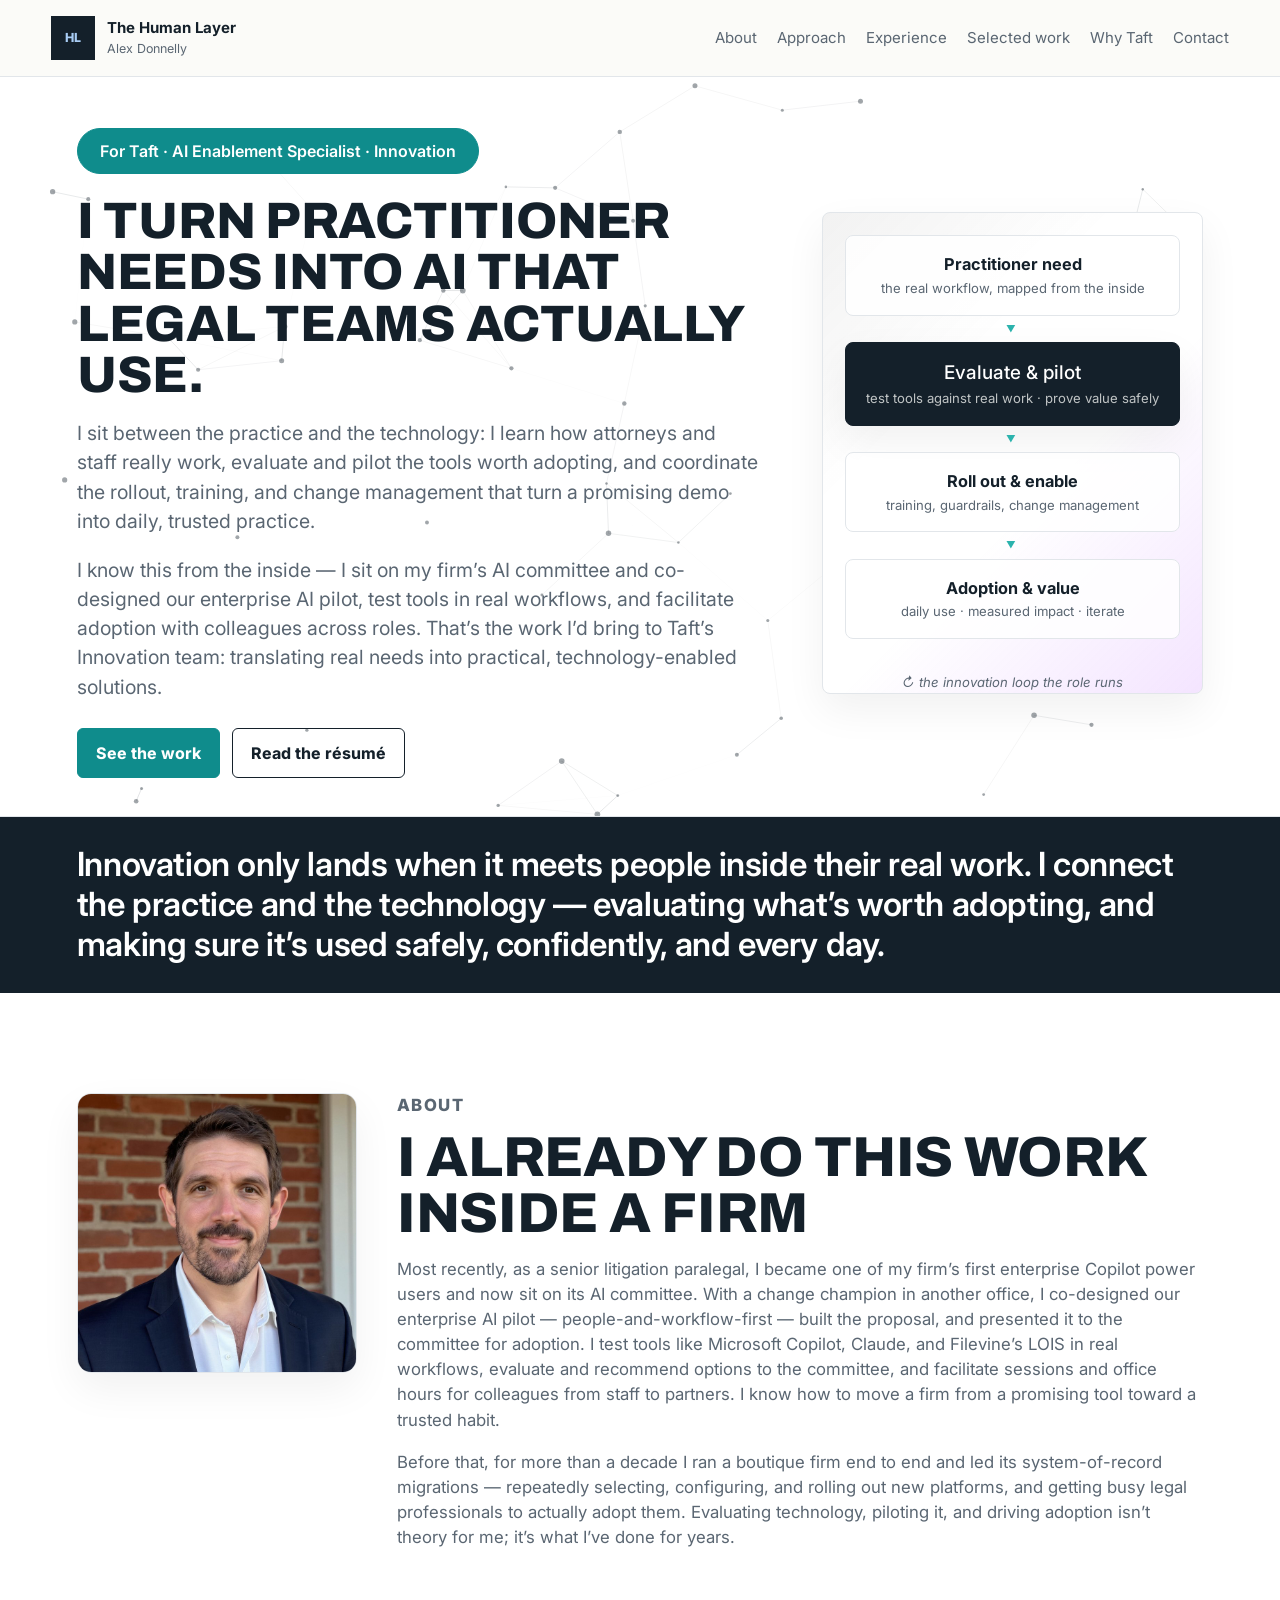
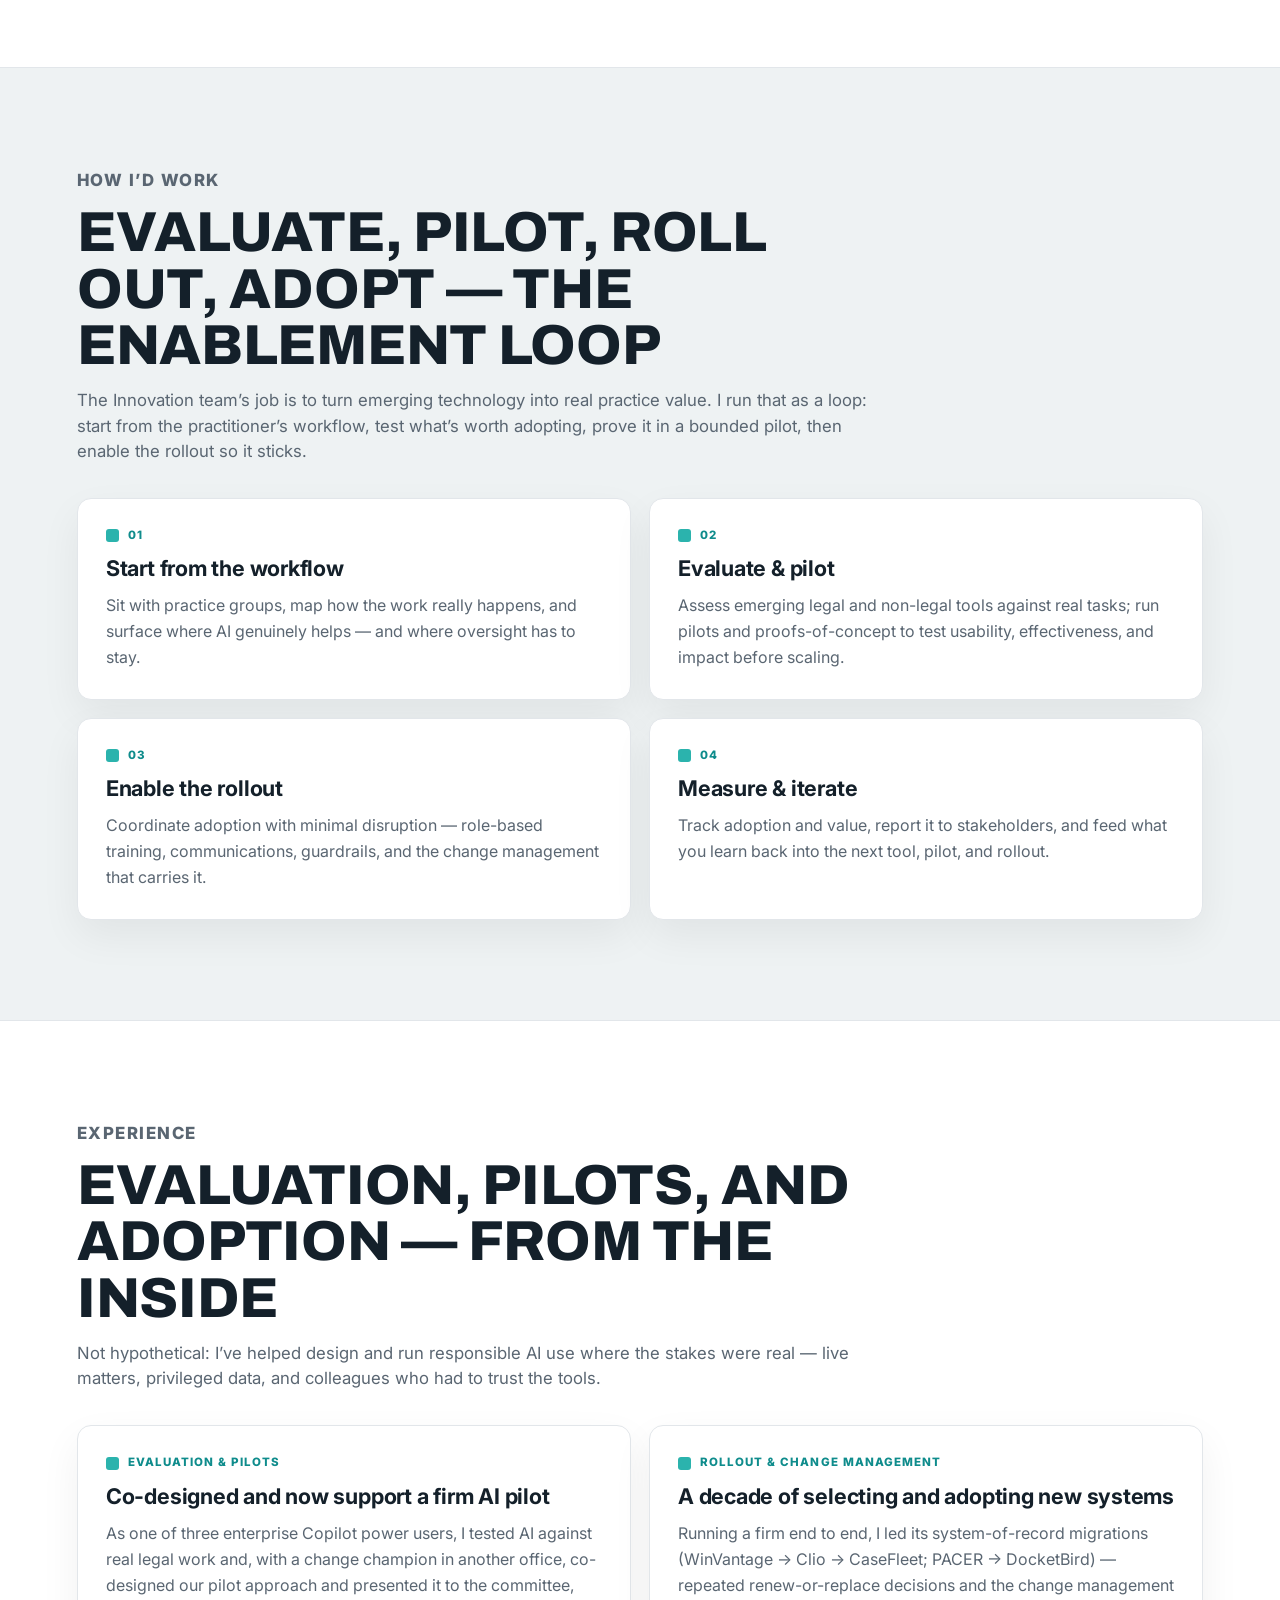
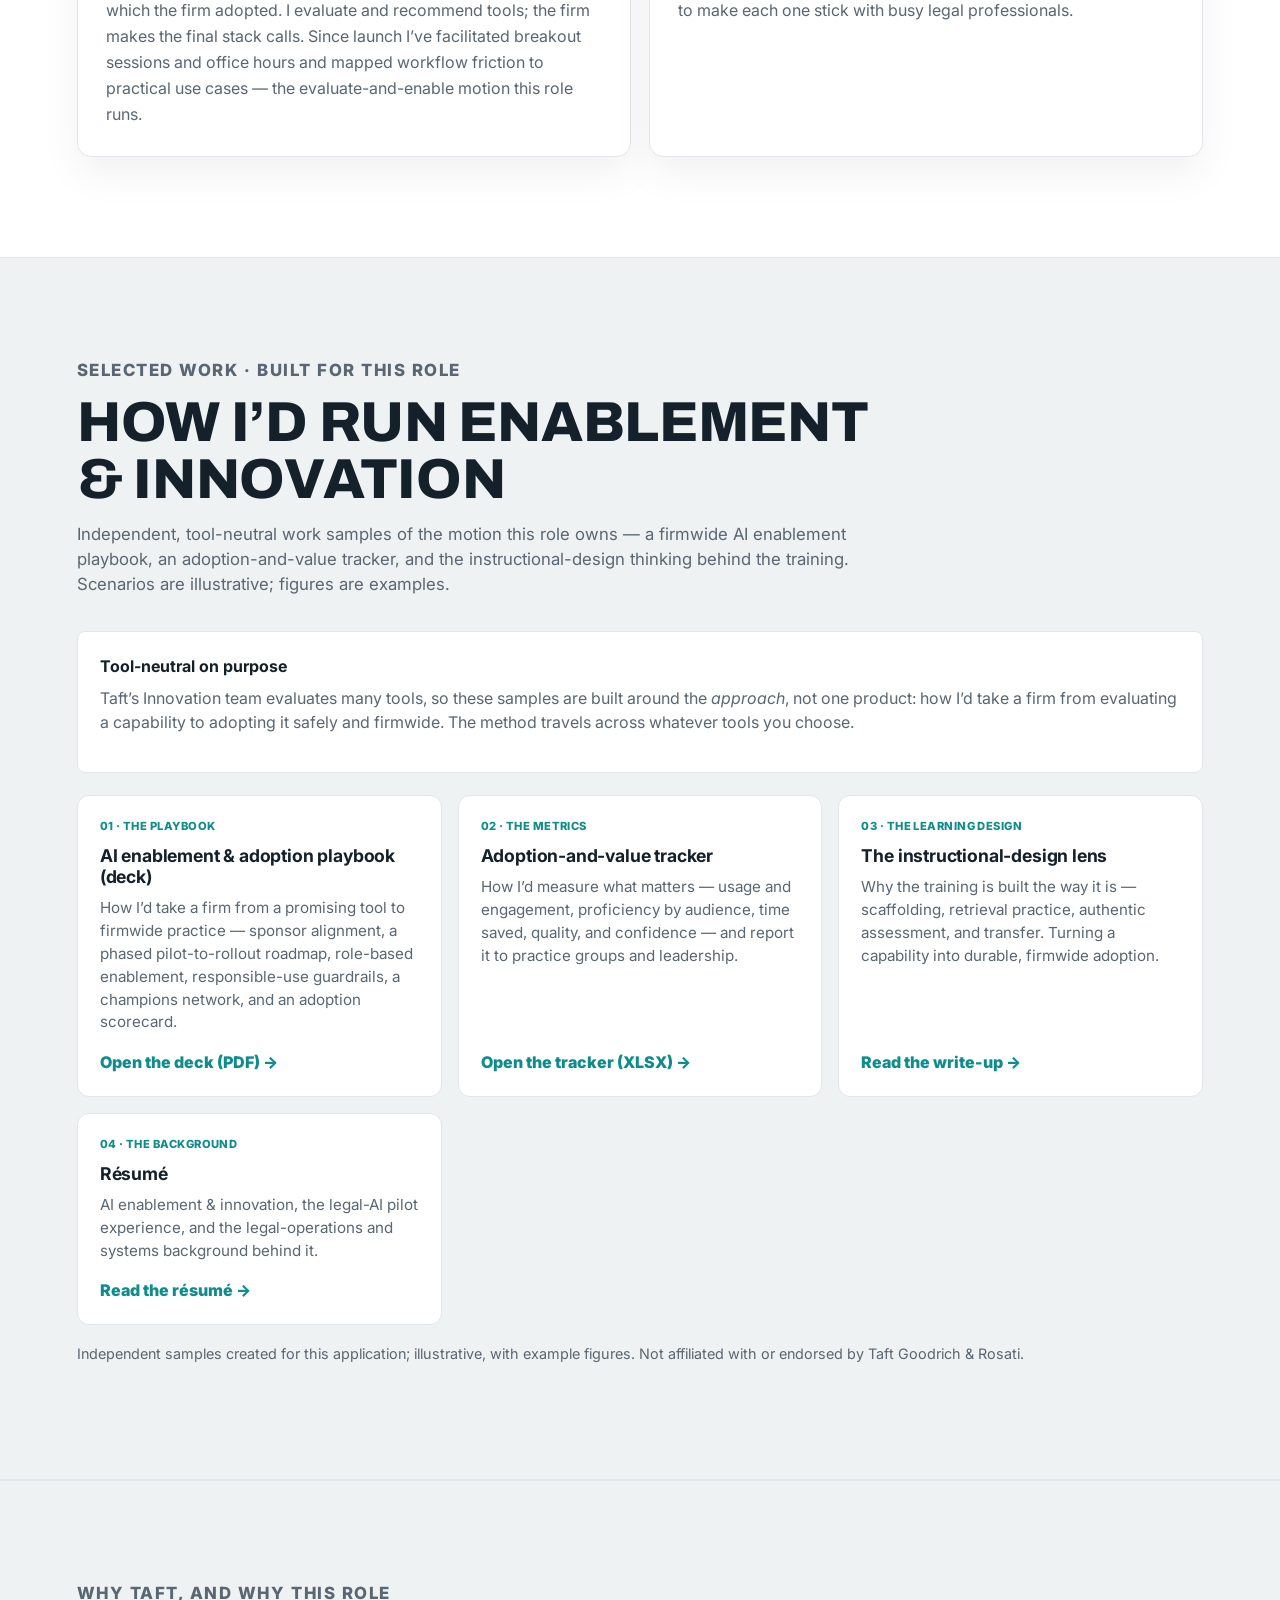
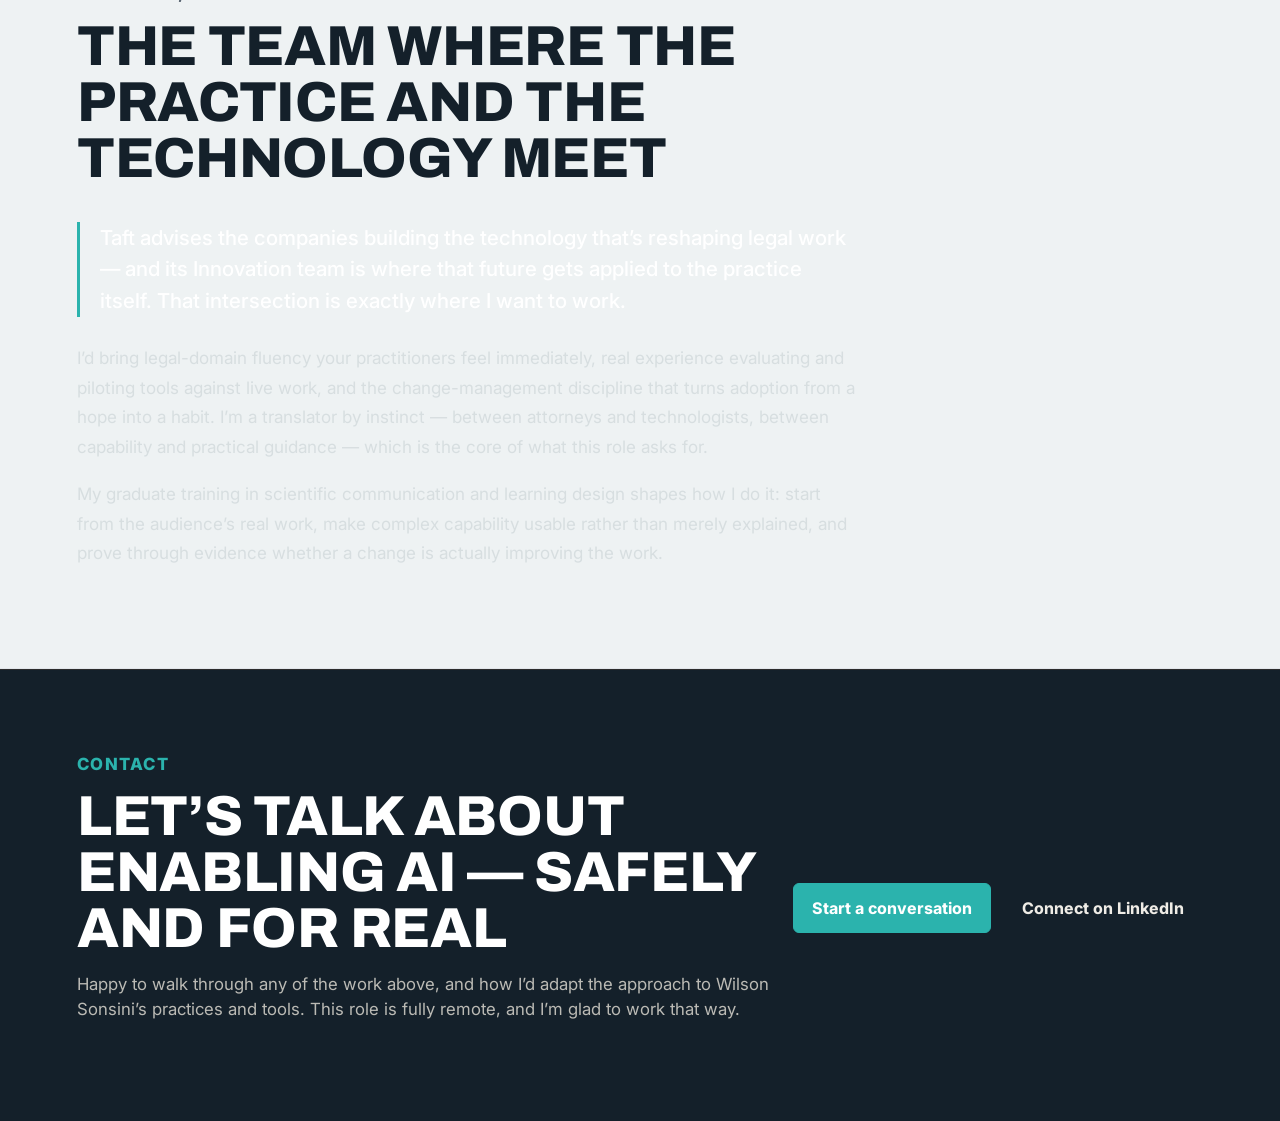
==== index.html @ b807fb9a "Scaffold Taft Legal Technology Analyst package from current design system" ====
<!doctype html>
<html lang="en">
  <head>
    <meta charset="utf-8">
    <meta name="viewport" content="width=device-width, initial-scale=1">
    <title>The Human Layer | Alex Donnelly — AI Enablement &amp; Innovation for Law Firms</title>
    <meta
      name="description"
      content="AI enablement and innovation for law firms: evaluating and piloting emerging tools, translating practitioner needs into technology-enabled solutions, and driving safe, firmwide adoption. Application portfolio for Taft's AI Enablement Specialist role."
    >
    <link rel="icon" href="favicon.svg" type="image/svg+xml">
    <link rel="icon" href="favicon.png" sizes="48x48">
    <link rel="apple-touch-icon" href="apple-touch-icon.png">
    <link rel="preconnect" href="https://fonts.googleapis.com">
    <link rel="preconnect" href="https://fonts.gstatic.com" crossorigin>
    <link href="https://fonts.googleapis.com/css2?family=Archivo:wght@600;700;800&family=Inter:wght@400;500;600;700;800&display=swap" rel="stylesheet">
    <link rel="stylesheet" href="styles.css?v=1">
    <style>
      .why .prose { max-width: 780px; }
      .why .prose p { margin: 0 0 1.05em; color: #d7dee0; font-size: 1.07rem; line-height: 1.72; }
      .why .prose p:last-child { margin-bottom: 0; }
      .why .prose p.lead { color: #ffffff; font-size: 1.28rem; line-height: 1.55; font-weight: 500; border-left: 3px solid var(--brand); padding-left: 20px; margin-bottom: 1.3em; }
      .hero { position: relative; overflow: hidden; }
      .hero > .hero-copy, .hero > .systems-panel { position: relative; z-index: 1; }
      #netbg { position: absolute; inset: 0; width: 100%; height: 100%; z-index: 0; pointer-events: none; }
      .loop-caption { text-align: center; font-size: 0.82rem; color: var(--muted); font-style: italic; margin: 12px 0 0; }
    </style>
  </head>
  <body>
    <header class="site-header">
      <a class="brand" href="#top" aria-label="The Human Layer home">
        <span class="brand-mark" aria-hidden="true">HL</span>
        <span>
          <strong>The Human Layer</strong>
          <small>Alex Donnelly</small>
        </span>
      </a>
      <nav class="nav" aria-label="Primary navigation">
        <a href="#about">About</a>
        <a href="#approach">Approach</a>
        <a href="#experience">Experience</a>
        <a href="#work">Selected work</a>
        <a href="#why">Why Taft</a>
        <a href="#contact">Contact</a>
      </nav>
    </header>

    <main id="top">
      <section class="hero">
        <canvas id="netbg" aria-hidden="true"></canvas>
        <div class="hero-copy">
          <p class="eyebrow">For Taft &middot; AI Enablement Specialist &middot; Innovation</p>
          <h1>I turn practitioner needs into AI that legal teams actually use.</h1>
          <p class="lede">
            I sit between the practice and the technology: I learn how attorneys and staff really work, evaluate
            and pilot the tools worth adopting, and coordinate the rollout, training, and change management that
            turn a promising demo into daily, trusted practice.
          </p>
          <p class="lede">
            I know this from the inside &mdash; I sit on my firm&rsquo;s AI committee and co-designed our
            enterprise AI pilot, test tools in real workflows, and facilitate adoption with colleagues across
            roles. That&rsquo;s the work I&rsquo;d bring to Taft&rsquo;s Innovation team: translating
            real needs into practical, technology-enabled solutions.
          </p>
          <div class="hero-actions" aria-label="Primary actions">
            <a class="button primary" href="#work">See the work</a>
            <a class="button secondary" href="resume.html">Read the r&eacute;sum&eacute;</a>
          </div>
        </div>

        <aside class="systems-panel" aria-label="Diagram: how a practitioner need becomes adopted, technology-enabled practice">
          <div class="stack">
            <div class="stack-layer">
              <strong>Practitioner need</strong>
              <span>the real workflow, mapped from the inside</span>
            </div>
            <div class="stack-flow" aria-hidden="true">&#9660;</div>
            <div class="stack-layer human-layer">
              <strong>Evaluate &amp; pilot</strong>
              <span>test tools against real work &middot; prove value safely</span>
            </div>
            <div class="stack-flow" aria-hidden="true">&#9660;</div>
            <div class="stack-layer">
              <strong>Roll out &amp; enable</strong>
              <span>training, guardrails, change management</span>
            </div>
            <div class="stack-flow" aria-hidden="true">&#9660;</div>
            <div class="stack-layer">
              <strong>Adoption &amp; value</strong>
              <span>daily use &middot; measured impact &middot; iterate</span>
            </div>
          </div>
          <p class="loop-caption">&#8635; the innovation loop the role runs</p>
        </aside>
      </section>

      <section class="thesis-band" aria-label="Positioning statement">
        <p>
          Innovation only lands when it meets people inside their real work. I connect the practice and the
          technology &mdash; evaluating what&rsquo;s worth adopting, and making sure it&rsquo;s used safely,
          confidently, and every day.
        </p>
      </section>

      <section id="about" class="section">
        <div class="about-layout">
          <img class="about-photo" src="headshot.jpg" alt="Portrait of Alex Donnelly" width="280" height="280" loading="lazy">
          <div class="section-heading about-copy">
            <p class="eyebrow">About</p>
            <h2>I already do this work inside a firm</h2>
            <p>
              Most recently, as a senior litigation paralegal, I became one of my firm&rsquo;s first enterprise
              Copilot power users and now sit on its AI committee. With a change champion in another office, I
              co-designed our enterprise AI pilot &mdash; people-and-workflow-first &mdash; built the proposal, and
              presented it to the committee for adoption. I test tools like Microsoft Copilot, Claude, and
              Filevine&rsquo;s LOIS in real workflows, evaluate and recommend options to the committee, and
              facilitate sessions and office hours for colleagues from staff to partners. I know how to move a firm
              from a promising tool toward a trusted habit.
            </p>
            <p>
              Before that, for more than a decade I ran a boutique firm end to end and led its system-of-record
              migrations &mdash; repeatedly selecting, configuring, and rolling out new platforms, and getting busy
              legal professionals to actually adopt them. Evaluating technology, piloting it, and driving adoption
              isn&rsquo;t theory for me; it&rsquo;s what I&rsquo;ve done for years.
            </p>
          </div>
        </div>
      </section>

      <section id="approach" class="section muted">
        <div class="section-heading">
          <p class="eyebrow">How I&rsquo;d work</p>
          <h2>Evaluate, pilot, roll out, adopt &mdash; the enablement loop</h2>
          <p>
            The Innovation team&rsquo;s job is to turn emerging technology into real practice value. I run that as
            a loop: start from the practitioner&rsquo;s workflow, test what&rsquo;s worth adopting, prove it in a
            bounded pilot, then enable the rollout so it sticks.
          </p>
        </div>
        <div class="exp-grid">
          <article class="exp-card">
            <span class="exp-kicker">01</span>
            <h3>Start from the workflow</h3>
            <p>Sit with practice groups, map how the work really happens, and surface where AI genuinely helps
            &mdash; and where oversight has to stay.</p>
          </article>
          <article class="exp-card">
            <span class="exp-kicker">02</span>
            <h3>Evaluate &amp; pilot</h3>
            <p>Assess emerging legal and non-legal tools against real tasks; run pilots and proofs-of-concept to
            test usability, effectiveness, and impact before scaling.</p>
          </article>
          <article class="exp-card">
            <span class="exp-kicker">03</span>
            <h3>Enable the rollout</h3>
            <p>Coordinate adoption with minimal disruption &mdash; role-based training, communications,
            guardrails, and the change management that carries it.</p>
          </article>
          <article class="exp-card">
            <span class="exp-kicker">04</span>
            <h3>Measure &amp; iterate</h3>
            <p>Track adoption and value, report it to stakeholders, and feed what you learn back into the next
            tool, pilot, and rollout.</p>
          </article>
        </div>
      </section>

      <section id="experience" class="section">
        <div class="section-heading">
          <p class="eyebrow">Experience</p>
          <h2>Evaluation, pilots, and adoption &mdash; from the inside</h2>
          <p>
            Not hypothetical: I&rsquo;ve helped design and run responsible AI use where the stakes were real
            &mdash; live matters, privileged data, and colleagues who had to trust the tools.
          </p>
        </div>
        <div class="exp-grid">
          <article class="exp-card">
            <span class="exp-kicker">Evaluation &amp; pilots</span>
            <h3>Co-designed and now support a firm AI pilot</h3>
            <p>
              As one of three enterprise Copilot power users, I tested AI against real legal work and, with a
              change champion in another office, co-designed our pilot approach and presented it to the committee,
              which the firm adopted. I evaluate and recommend tools; the firm makes the final stack calls. Since
              launch I&rsquo;ve facilitated breakout sessions and office hours and mapped workflow friction to
              practical use cases &mdash; the evaluate-and-enable motion this role runs.
            </p>
          </article>
          <article class="exp-card">
            <span class="exp-kicker">Rollout &amp; change management</span>
            <h3>A decade of selecting and adopting new systems</h3>
            <p>
              Running a firm end to end, I led its system-of-record migrations (WinVantage &rarr; Clio &rarr;
              CaseFleet; PACER &rarr; DocketBird) &mdash; repeated renew-or-replace decisions and the change
              management to make each one stick with busy legal professionals.
            </p>
          </article>
        </div>
      </section>

      <section id="work" class="section muted">
        <div class="section-heading">
          <p class="eyebrow">Selected work &middot; built for this role</p>
          <h2>How I&rsquo;d run enablement &amp; innovation</h2>
          <p>
            Independent, tool-neutral work samples of the motion this role owns &mdash; a firmwide AI enablement
            playbook, an adoption-and-value tracker, and the instructional-design thinking behind the training.
            Scenarios are illustrative; figures are examples.
          </p>
        </div>
        <div class="project-preview" role="note">
          <strong>Tool-neutral on purpose</strong>
          <p>
            Taft&rsquo;s Innovation team evaluates many tools, so these samples are built around the
            <em>approach</em>, not one product: how I&rsquo;d take a firm from evaluating a capability to adopting
            it safely and firmwide. The method travels across whatever tools you choose.
          </p>
        </div>
        <div class="suite-block">
          <div class="suite-tiles">
            <a class="suite-tile" href="Taft_AI_Enablement_Playbook.pdf">
              <span class="suite-tag">01 &middot; The playbook</span>
              <h4>AI enablement &amp; adoption playbook (deck)</h4>
              <p>How I&rsquo;d take a firm from a promising tool to firmwide practice &mdash; sponsor alignment, a
              phased pilot-to-rollout roadmap, role-based enablement, responsible-use guardrails, a champions
              network, and an adoption scorecard.</p>
              <span class="suite-action">Open the deck (PDF) <span aria-hidden="true">&rarr;</span></span>
            </a>
            <a class="suite-tile" href="Taft_AI_Adoption_Tracker.xlsx">
              <span class="suite-tag">02 &middot; The metrics</span>
              <h4>Adoption-and-value tracker</h4>
              <p>How I&rsquo;d measure what matters &mdash; usage and engagement, proficiency by audience, time
              saved, quality, and confidence &mdash; and report it to practice groups and leadership.</p>
              <span class="suite-action">Open the tracker (XLSX) <span aria-hidden="true">&rarr;</span></span>
            </a>
            <a class="suite-tile" href="learning-design.html">
              <span class="suite-tag">03 &middot; The learning design</span>
              <h4>The instructional-design lens</h4>
              <p>Why the training is built the way it is &mdash; scaffolding, retrieval practice, authentic
              assessment, and transfer. Turning a capability into durable, firmwide adoption.</p>
              <span class="suite-action">Read the write-up <span aria-hidden="true">&rarr;</span></span>
            </a>
            <a class="suite-tile" href="resume.html">
              <span class="suite-tag">04 &middot; The background</span>
              <h4>R&eacute;sum&eacute;</h4>
              <p>AI enablement &amp; innovation, the legal-AI pilot experience, and the legal-operations and
              systems background behind it.</p>
              <span class="suite-action">Read the r&eacute;sum&eacute; <span aria-hidden="true">&rarr;</span></span>
            </a>
          </div>
          <p class="suite-footnote">
            Independent samples created for this application; illustrative, with example figures. Not affiliated
            with or endorsed by Taft Goodrich &amp; Rosati.
          </p>
        </div>
      </section>

      <section id="why" class="section muted why">
        <div class="section-heading">
          <p class="eyebrow">Why Taft, and why this role</p>
          <h2>The team where the practice and the technology meet</h2>
        </div>
        <div class="prose">
          <p class="lead">
            Taft advises the companies building the technology that&rsquo;s reshaping legal work &mdash;
            and its Innovation team is where that future gets applied to the practice itself. That intersection is
            exactly where I want to work.
          </p>
          <p>
            I&rsquo;d bring legal-domain fluency your practitioners feel immediately, real experience evaluating
            and piloting tools against live work, and the change-management discipline that turns adoption from a
            hope into a habit. I&rsquo;m a translator by instinct &mdash; between attorneys and technologists,
            between capability and practical guidance &mdash; which is the core of what this role asks for.
          </p>
          <p>
            My graduate training in scientific communication and learning design shapes how I do it: start from
            the audience&rsquo;s real work, make complex capability usable rather than merely explained, and prove
            through evidence whether a change is actually improving the work.
          </p>
        </div>
      </section>

      <section id="contact" class="contact-section">
        <div>
          <p class="eyebrow">Contact</p>
          <h2>Let&rsquo;s talk about enabling AI &mdash; safely and for real</h2>
          <p>
            Happy to walk through any of the work above, and how I&rsquo;d adapt the approach to Wilson
            Sonsini&rsquo;s practices and tools. This role is fully remote, and I&rsquo;m glad to work that way.
          </p>
        </div>
        <div class="hero-actions">
          <a class="button primary" href="mailto:a.james.donnelly@gmail.com">Start a conversation</a>
          <a class="button secondary" href="https://www.linkedin.com/in/alexjdonnelly">Connect on LinkedIn</a>
        </div>
      </section>
    </main>

    <script>
      /* Subtle constellation network behind the hero — slate/teal node motif */
      (function () {
        var c = document.getElementById('netbg');
        if (!c || !c.getContext) return;
        var ctx = c.getContext('2d');
        var hero = c.parentElement;
        var reduce = window.matchMedia && window.matchMedia('(prefers-reduced-motion: reduce)').matches;
        var DPR = Math.min(window.devicePixelRatio || 1, 2);
        var W = 0, H = 0, nodes = [], mouse = { x: -9999, y: -9999 }, raf = 0;
        var LINK = 132, MLINK = 175;

        function build() {
          var count = Math.round(Math.min(72, Math.max(26, (W * H) / 17000)));
          nodes = [];
          for (var i = 0; i < count; i++) {
            nodes.push({
              x: Math.random() * W, y: Math.random() * H,
              vx: (Math.random() - 0.5) * 0.26, vy: (Math.random() - 0.5) * 0.26,
              r: 1.2 + Math.random() * 1.7
            });
          }
        }
        function size() {
          var r = hero.getBoundingClientRect();
          W = r.width; H = r.height;
          c.width = W * DPR; c.height = H * DPR;
          ctx.setTransform(DPR, 0, 0, DPR, 0, 0);
          build();
        }
        function frame() {
          ctx.clearRect(0, 0, W, H);
          var i, j, n, a, b, dx, dy, d, al;
          for (i = 0; i < nodes.length; i++) {
            n = nodes[i]; n.x += n.vx; n.y += n.vy;
            if (n.x < 0 || n.x > W) n.vx *= -1;
            if (n.y < 0 || n.y > H) n.vy *= -1;
          }
          for (i = 0; i < nodes.length; i++) {
            for (j = i + 1; j < nodes.length; j++) {
              a = nodes[i]; b = nodes[j]; dx = a.x - b.x; dy = a.y - b.y; d = Math.sqrt(dx * dx + dy * dy);
              if (d < LINK) {
                al = (1 - d / LINK) * 0.13;
                ctx.strokeStyle = 'rgba(20,32,42,' + al + ')'; ctx.lineWidth = 1;
                ctx.beginPath(); ctx.moveTo(a.x, a.y); ctx.lineTo(b.x, b.y); ctx.stroke();
              }
            }
          }
          for (i = 0; i < nodes.length; i++) {
            n = nodes[i]; dx = n.x - mouse.x; dy = n.y - mouse.y; d = Math.sqrt(dx * dx + dy * dy);
            if (d < MLINK) {
              al = (1 - d / MLINK) * 0.5;
              ctx.strokeStyle = 'rgba(15,140,140,' + al + ')'; ctx.lineWidth = 1.1;
              ctx.beginPath(); ctx.moveTo(n.x, n.y); ctx.lineTo(mouse.x, mouse.y); ctx.stroke();
            }
          }
          for (i = 0; i < nodes.length; i++) {
            n = nodes[i];
            ctx.fillStyle = 'rgba(20,32,42,0.40)';
            ctx.beginPath(); ctx.arc(n.x, n.y, n.r, 0, 6.2832); ctx.fill();
          }
          if (!reduce) raf = requestAnimationFrame(frame);
        }
        window.addEventListener('resize', function () { cancelAnimationFrame(raf); size(); if (!reduce) frame(); });
        window.addEventListener('mousemove', function (e) {
          var r = c.getBoundingClientRect(); mouse.x = e.clientX - r.left; mouse.y = e.clientY - r.top;
        });
        window.addEventListener('mouseleave', function () { mouse.x = -9999; mouse.y = -9999; });
        size();
        frame();
      })();
    </script>
  </body>
</html>
---- styles.css ----
:root {
  color-scheme: light;
  --ink: #14202a;
  --muted: #5a6672;
  --line: #e2e6ea;
  --paper: #ffffff;
  --soft: #eef2f3;
  --blue: #0f8c8c;
  --brand: #2bb3ad;
  --green: #0f8c8c;
  --gold: #2bb3ad;
  --rust: #0f8c8c;
  --white: #ffffff;
  --shadow: 0 16px 40px rgba(20, 20, 25, 0.06);
}

* {
  box-sizing: border-box;
}

html {
  scroll-behavior: smooth;
}

body {
  margin: 0;
  background: var(--paper);
  color: var(--ink);
  font-family:
    Inter, ui-sans-serif, system-ui, -apple-system, BlinkMacSystemFont, "Segoe UI", sans-serif;
  line-height: 1.5;
}

a {
  color: inherit;
}

.site-header {
  position: sticky;
  top: 0;
  z-index: 10;
  display: flex;
  align-items: center;
  justify-content: space-between;
  gap: 24px;
  padding: 16px clamp(18px, 4vw, 56px);
  border-bottom: 1px solid var(--line);
  background: rgba(251, 250, 247, 0.82);
  backdrop-filter: blur(16px);
}

.brand {
  display: inline-flex;
  align-items: center;
  gap: 12px;
  min-width: 230px;
  text-decoration: none;
}

.brand-mark {
  display: grid;
  width: 44px;
  height: 44px;
  place-items: center;
  border: 1px solid var(--ink);
  background: var(--ink);
  color: var(--white);
  font-size: 0.78rem;
  font-weight: 800;
}

.brand strong,
.brand small {
  display: block;
}

.brand strong {
  font-size: 0.94rem;
}

.brand small {
  color: var(--muted);
  font-size: 0.78rem;
}

.nav {
  display: flex;
  flex-wrap: wrap;
  justify-content: flex-end;
  gap: 8px 20px;
  color: var(--muted);
  font-size: 0.94rem;
}

.nav a {
  text-decoration: none;
}

.nav a:hover {
  color: var(--ink);
}

.hero {
  display: grid;
  grid-template-columns: minmax(0, 1.25fr) minmax(300px, 0.7fr);
  gap: clamp(28px, 5vw, 64px);
  align-items: center;
  min-height: calc(84svh - 78px);
  padding: clamp(30px, 4vw, 52px) clamp(18px, 6vw, 80px) clamp(22px, 3vw, 38px);
  border-bottom: 1px solid var(--line);
}

.eyebrow {
  margin: 0 0 12px;
  color: var(--blue);
  font-size: 0.78rem;
  font-weight: 800;
  letter-spacing: 0.09em;
  text-transform: uppercase;
}

/* Hero tag styled as a bordered pill, like Eve's */
.hero .eyebrow {
  display: inline-block;
  margin-bottom: 22px;
  padding: 10px 22px;
  border: 1px solid var(--blue);
  border-radius: 999px;
  background: var(--blue);
  color: var(--white);
  font-size: 1rem;
  font-weight: 600;
  letter-spacing: 0;
  text-transform: none;
}

h1,
h2,
h3,
h4,
p {
  margin-top: 0;
}

h1 {
  max-width: 910px;
  margin-bottom: 18px;
  font-family: Inter, ui-sans-serif, system-ui, -apple-system, "Segoe UI", sans-serif;
  font-size: clamp(2.7rem, 4vw, 4.35rem);
  font-weight: 750;
  letter-spacing: -0.022em;
  line-height: 1.02;
}

.lede {
  max-width: 760px;
  color: var(--muted);
  font-size: clamp(1.04rem, 1.55vw, 1.22rem);
}

.hero-actions {
  display: flex;
  flex-wrap: wrap;
  gap: 12px;
  margin-top: 26px;
}

.button {
  display: inline-flex;
  align-items: center;
  justify-content: center;
  min-height: 44px;
  padding: 12px 18px;
  border: 1px solid var(--ink);
  border-radius: 6px;
  font-weight: 750;
  text-decoration: none;
}

.button.primary {
  background: var(--blue);
  border-color: var(--blue);
  color: var(--white);
}

.button.secondary {
  background: transparent;
}

.systems-panel {
  border: 1px solid var(--line);
  border-radius: 8px;
  background:
    linear-gradient(135deg, rgba(31, 29, 26, 0.06), transparent 34%),
    linear-gradient(315deg, rgba(185, 90, 255, 0.16), transparent 42%),
    var(--white);
  box-shadow: var(--shadow);
  overflow: hidden;
}

.panel-head,
.legend {
  display: flex;
  align-items: center;
  justify-content: space-between;
  gap: 16px;
  padding: 16px;
  color: var(--muted);
  font-size: 0.84rem;
}

.panel-head {
  border-bottom: 1px solid var(--line);
}

.status-dot {
  color: var(--green);
  font-weight: 800;
}

.workflow-grid {
  display: grid;
  grid-template-columns: repeat(2, minmax(0, 1fr));
  gap: 12px;
  padding: 18px;
}

.workflow-node {
  position: relative;
  display: grid;
  min-height: 76px;
  place-items: center;
  border: 1px solid var(--line);
  border-radius: 8px;
  background: rgba(255, 255, 255, 0.82);
  font-weight: 800;
}

.workflow-node::after {
  content: "";
  position: absolute;
  right: -7px;
  bottom: -7px;
  width: 18px;
  height: 18px;
  border-radius: 50%;
  background: var(--blue);
}

.workflow-node.human::after {
  background: var(--gold);
}

.legend {
  border-top: 1px solid var(--line);
}

.legend span {
  display: inline-flex;
  align-items: center;
  gap: 8px;
}

.legend i {
  width: 10px;
  height: 10px;
  border-radius: 50%;
}

.human-key {
  background: var(--gold);
}

.ai-key {
  background: var(--blue);
}

.thesis-band {
  padding: 28px clamp(18px, 6vw, 80px);
  background: var(--ink);
  color: var(--white);
}

.thesis-band p {
  max-width: 1180px;
  margin: 0 auto;
  font-family: Inter, ui-sans-serif, system-ui, -apple-system, "Segoe UI", sans-serif;
  font-size: clamp(1.35rem, 2.6vw, 2.35rem);
  font-weight: 600;
  letter-spacing: -0.012em;
  line-height: 1.2;
}

.section {
  padding: clamp(58px, 8vw, 100px) clamp(18px, 6vw, 80px);
}

.section.muted {
  background: var(--soft);
  border-block: 1px solid var(--line);
}

.section-heading {
  max-width: 820px;
  margin-bottom: 34px;
}

.section-heading h2,
.contact-section h2 {
  margin-bottom: 14px;
  font-family: Inter, ui-sans-serif, system-ui, -apple-system, "Segoe UI", sans-serif;
  font-size: clamp(2rem, 4.4vw, 4.2rem);
  font-weight: 700;
  letter-spacing: -0.018em;
  line-height: 1.03;
}

.section-heading p,
.contact-section p {
  color: var(--muted);
  font-size: 1.05rem;
}

.blueprint-layout {
  display: grid;
  grid-template-columns: minmax(280px, 0.72fr) minmax(0, 1.28fr);
  gap: 18px;
}

.blueprint-stage,
.project-card,
.project-preview,
.writing-list article {
  border: 1px solid var(--line);
  border-radius: 8px;
  background: var(--white);
}

.blueprint-stage {
  padding: 22px;
}

.blueprint-stage.emphasized {
  background: #f8faf7;
}

.stage-header {
  margin-bottom: 22px;
}

.stage-header h3 {
  margin-bottom: 4px;
  font-size: 1.24rem;
}

.stage-header p {
  color: var(--muted);
}

.timeline {
  margin: 0;
  padding: 0;
  list-style: none;
  counter-reset: workflow;
  display: flex;
  flex-direction: column;
  gap: 12px;
}

.timeline li {
  counter-increment: workflow;
  position: relative;
  padding-left: 46px;
  min-height: 34px;
  color: var(--muted);
}

.timeline li::before {
  content: counter(workflow, decimal-leading-zero);
  position: absolute;
  left: 0;
  top: 0;
  box-sizing: border-box;
  width: 34px;
  height: 34px;
  display: flex;
  align-items: center;
  justify-content: center;
  border: 1px solid var(--line);
  border-radius: 50%;
  color: var(--ink);
  font-size: 0.72rem;
  font-weight: 850;
}

.enablement-cards,
.project-grid,
.writing-list {
  display: grid;
  grid-template-columns: repeat(2, minmax(0, 1fr));
  gap: 14px;
}

.enablement-cards article {
  min-height: 170px;
  padding: 18px;
  border: 1px solid var(--line);
  border-radius: 8px;
  background: var(--white);
}

.enablement-cards span,
.writing-list span {
  color: var(--muted);
  font-size: 0.76rem;
  font-weight: 850;
}

.enablement-cards h4,
.writing-list h3,
.project-card h3 {
  margin: 8px 0 8px;
  line-height: 1.16;
}

.enablement-cards p,
.writing-list p,
.project-card p,
.project-preview p {
  color: var(--muted);
}

.project-grid {
  grid-template-columns: repeat(3, minmax(0, 1fr));
}

.project-card {
  display: flex;
  min-height: 250px;
  flex-direction: column;
  padding: 22px;
}

.text-button {
  align-self: flex-start;
  margin-top: auto;
  padding: 0;
  border: 0;
  background: none;
  color: var(--blue);
  cursor: pointer;
  font: inherit;
  font-weight: 850;
}

.text-button:hover {
  text-decoration: underline;
}

.project-preview {
  margin-top: 16px;
  padding: 22px;
}

.project-preview strong {
  display: block;
  margin-bottom: 8px;
}

.writing-list article {
  padding: 22px;
}

.writing-list {
  grid-template-columns: repeat(2, minmax(0, 1fr));
}

.contact-section {
  display: grid;
  grid-template-columns: minmax(0, 1fr) auto;
  gap: 24px;
  align-items: center;
  padding: clamp(48px, 7vw, 82px) clamp(18px, 6vw, 80px);
  background: var(--white);
  border-top: 1px solid var(--line);
}

.contact-section > div {
  max-width: 850px;
}

@media (max-width: 920px) {
  .site-header,
  .contact-section {
    align-items: flex-start;
    flex-direction: column;
  }

  .hero,
  .blueprint-layout,
  .project-grid,
  .writing-list {
    grid-template-columns: 1fr;
  }

  .hero {
    min-height: auto;
  }

  .contact-section {
    display: flex;
  }
}

@media (max-width: 620px) {
  .site-header {
    position: static;
  }

  .brand {
    min-width: 0;
  }

  .nav {
    justify-content: flex-start;
  }

  .enablement-cards {
    grid-template-columns: 1fr;
  }

  .systems-panel {
    display: none;
  }

  .hero {
    padding-top: 32px;
    padding-bottom: 28px;
  }

  h1 {
    font-size: clamp(2.35rem, 11vw, 3rem);
    line-height: 1.03;
  }

  .panel-head,
  .legend {
    align-items: flex-start;
    flex-direction: column;
  }
}

.about-layout {
  display: grid;
  grid-template-columns: 280px 1fr;
  gap: 2.5rem;
  align-items: start;
}

.about-photo {
  width: 100%;
  height: auto;
  border-radius: 14px;
  box-shadow: var(--shadow);
  border: 1px solid var(--line);
}

.about-copy {
  margin: 0;
}

@media (max-width: 920px) {
  .about-layout {
    grid-template-columns: 1fr;
  }

  .about-photo {
    max-width: 240px;
  }
}

/* ===== Evaluation case study ===== */
.records-list,
.findings-list {
  display: grid;
  gap: 14px;
  max-width: 880px;
}

.record {
  padding: 16px 20px;
  border: 1px solid var(--line);
  border-radius: 8px;
  background: var(--white);
}

.record header {
  display: flex;
  align-items: baseline;
  gap: 10px;
  margin-bottom: 6px;
  color: var(--muted);
  font-size: 0.85rem;
  font-weight: 700;
}

.record-id {
  display: inline-grid;
  min-width: 34px;
  padding: 2px 6px;
  place-items: center;
  border-radius: 6px;
  background: var(--ink);
  color: var(--white);
  font-size: 0.74rem;
  font-weight: 850;
}

.record p {
  margin: 0;
  font-family: Inter, ui-sans-serif, system-ui, -apple-system, "Segoe UI", sans-serif;
  font-size: 0.98rem;
}

.ai-chronology {
  display: grid;
  gap: 12px;
  max-width: 880px;
  margin: 0;
  padding: 0;
  list-style: none;
}

.ai-chronology li {
  position: relative;
  padding: 14px 18px;
  border: 1px solid var(--rust);
  border-left-width: 5px;
  border-radius: 8px;
  background: #fdf6f3;
}

.ai-chronology li.ok {
  border-color: var(--line);
  border-left-color: var(--green);
  background: var(--white);
}

.chrono-date {
  color: var(--muted);
  font-size: 0.8rem;
  font-weight: 850;
  letter-spacing: 0.04em;
  text-transform: uppercase;
}

.ai-chronology .flag {
  position: absolute;
  top: 12px;
  right: 14px;
  color: var(--rust);
  font-size: 0.8rem;
  font-weight: 850;
}

.ai-chronology p {
  margin: 6px 0 0;
}

.finding {
  padding: 20px 22px;
  border: 1px solid var(--line);
  border-radius: 8px;
  background: var(--white);
}

.finding h3 {
  display: flex;
  align-items: center;
  gap: 10px;
  margin-bottom: 10px;
}

.finding h3 span {
  display: inline-grid;
  min-width: 36px;
  padding: 3px 8px;
  place-items: center;
  border-radius: 6px;
  background: var(--rust);
  color: var(--white);
  font-size: 0.78rem;
  font-weight: 850;
}

.finding .vs {
  padding: 10px 14px;
  border-left: 3px solid var(--line);
  background: var(--soft);
  border-radius: 0 6px 6px 0;
  font-size: 0.95rem;
}

.finding .catch {
  margin-bottom: 0;
  color: var(--blue);
}

.rubric {
  width: 100%;
  max-width: 880px;
  border-collapse: collapse;
  background: var(--white);
}

.rubric th,
.rubric td {
  padding: 12px 14px;
  border: 1px solid var(--line);
  text-align: left;
}

.rubric th {
  background: var(--soft);
  font-size: 0.85rem;
  letter-spacing: 0.04em;
  text-transform: uppercase;
}

.rubric td:last-child {
  font-weight: 850;
  white-space: nowrap;
}

a.text-button {
  text-decoration: none;
}

a.text-button:hover {
  text-decoration: underline;
}

.post-body {
  max-width: 740px;
}

.post-body p {
  margin-bottom: 1.2em;
  font-size: 1.05rem;
  line-height: 1.65;
}

.writing-list h3 a {
  text-decoration: none;
}

.writing-list h3 a:hover {
  text-decoration: underline;
}

/* Hero stack diagram: The Human Layer */
.stack {
  display: grid;
  gap: 6px;
  padding: 22px;
}

.stack-layer {
  display: grid;
  gap: 2px;
  padding: 16px 18px;
  border: 1px solid var(--line);
  border-radius: 8px;
  background: rgba(255, 255, 255, 0.85);
  text-align: center;
}

.stack-layer strong {
  font-size: 1.02rem;
}

.stack-layer span {
  color: var(--muted);
  font-size: 0.82rem;
}

.stack-layer.human-layer {
  border-color: var(--ink);
  background: var(--ink);
  box-shadow: var(--shadow);
}

.stack-layer.human-layer strong {
  color: var(--white);
  font-family: Inter, ui-sans-serif, system-ui, -apple-system, "Segoe UI", sans-serif;
  font-size: 1.18rem;
  font-weight: 500;
}

.stack-layer.human-layer span {
  color: rgba(251, 252, 250, 0.75);
}

.stack-flow {
  color: var(--gold);
  font-size: 0.6rem;
  letter-spacing: 0.4em;
  text-align: center;
}

.project-grid.single {
  grid-template-columns: 1fr;
  max-width: 780px;
}

.project-grid.single .project-card {
  min-height: 0;
  gap: 6px;
}

.blueprint-cta {
  max-width: 780px;
}

.blueprint-cta a {
  color: var(--blue);
  font-weight: 750;
}

/* Workflow inventory table: balance column widths */
.rubric.inventory {
  table-layout: fixed;
}

.rubric.inventory th:nth-child(1) { width: 16%; }
.rubric.inventory th:nth-child(2) { width: 32%; }
.rubric.inventory th:nth-child(3) { width: 27%; }
.rubric.inventory th:nth-child(4) { width: 25%; }

.rubric.inventory td:last-child {
  font-weight: 400;
  white-space: normal;
}

/* Triage job-aid table: balanced 3-column layout */
.rubric.triage {
  table-layout: fixed;
}

.rubric.triage th,
.rubric.triage td {
  vertical-align: top;
  word-wrap: break-word;
  overflow-wrap: break-word;
}

.rubric.triage th:nth-child(1) { width: 32%; }
.rubric.triage th:nth-child(2) { width: 30%; }
.rubric.triage th:nth-child(3) { width: 38%; }

.rubric.triage td:last-child {
  font-weight: 400;
  white-space: normal;
}

/* Product-update format-map table: balanced 4-column layout */
.rubric.formats {
  table-layout: fixed;
}

.rubric.formats th,
.rubric.formats td {
  vertical-align: top;
  word-wrap: break-word;
  overflow-wrap: break-word;
}

.rubric.formats th:nth-child(1) { width: 18%; }
.rubric.formats th:nth-child(2) { width: 18%; }
.rubric.formats th:nth-child(3) { width: 20%; }
.rubric.formats th:nth-child(4) { width: 44%; }

.rubric.formats td:last-child {
  font-weight: 400;
  white-space: normal;
}

/* Release-note block (mirrors Harvey's release-notes layout) */
.relnote {
  max-width: 760px;
  padding: 26px 28px;
  border: 1px solid var(--line);
  border-radius: 10px;
  background: var(--white);
  box-shadow: var(--shadow);
}

.relnote-head {
  display: flex;
  align-items: baseline;
  justify-content: space-between;
  gap: 16px;
  flex-wrap: wrap;
}

.relnote-head h3 {
  margin: 0;
  font-family: Inter, ui-sans-serif, system-ui, -apple-system, "Segoe UI", sans-serif;
  font-weight: 500;
  font-size: 1.65rem;
  line-height: 1.1;
}

.relnote-date {
  color: var(--muted);
  font-size: 0.85rem;
  white-space: nowrap;
}

.pill {
  display: inline-block;
  margin-top: 12px;
  padding: 4px 12px;
  border-radius: 999px;
  background: var(--soft);
  color: var(--muted);
  font-size: 0.74rem;
  font-weight: 700;
  letter-spacing: 0.02em;
}

.relnote-meta {
  display: grid;
  grid-template-columns: repeat(auto-fit, minmax(130px, 1fr));
  gap: 14px 22px;
  margin: 20px 0;
  padding: 18px 0;
  border-top: 1px solid var(--line);
  border-bottom: 1px solid var(--line);
}

.relnote-meta div {
  display: grid;
  gap: 3px;
}

.relnote-meta dt {
  margin: 0;
  color: var(--muted);
  font-size: 0.68rem;
  font-weight: 800;
  letter-spacing: 0.08em;
  text-transform: uppercase;
}

.relnote-meta dd {
  margin: 0;
  font-size: 0.92rem;
  color: var(--ink);
}

.relnote h4 {
  margin: 18px 0 6px;
  color: var(--rust);
  font-size: 0.76rem;
  font-weight: 800;
  letter-spacing: 0.08em;
  text-transform: uppercase;
}

.relnote p {
  margin: 0;
  color: var(--muted);
}

.relnote p + h4 {
  margin-top: 18px;
}

/* Subtle hovers & dividers (restrained, Harvey-style) */
.project-card,
.writing-list article,
.enablement-cards article,
.blueprint-stage,
.finding,
.record,
.systems-panel {
  transition: border-color 0.22s ease, box-shadow 0.22s ease, transform 0.22s ease;
}

.project-card:hover,
.writing-list article:hover,
.enablement-cards article:hover,
.finding:hover {
  border-color: #e0d8cb;
  box-shadow: 0 10px 30px rgba(31, 29, 26, 0.05);
}

.nav a {
  transition: color 0.18s ease;
}

.text-button {
  transition: color 0.18s ease;
}

/* Two-column meta table (label / value) */
.rubric.meta {
  table-layout: fixed;
}

.rubric.meta td {
  vertical-align: top;
}

.rubric.meta td:nth-child(1) { width: 22%; }

.rubric.meta td:last-child {
  font-weight: 400;
  white-space: normal;
}

/* Enablement-suite tiles */
.suite-block {
  margin-top: 20px;
}

.suite-block .suite-title {
  margin: 6px 0 10px;
  font-size: clamp(1.5rem, 2.6vw, 2.1rem);
  font-weight: 700;
  letter-spacing: -0.015em;
  line-height: 1.1;
}

.suite-block .suite-lede {
  max-width: 60ch;
  margin: 0 0 4px;
  color: var(--muted);
}

.suite-tiles {
  display: grid;
  grid-template-columns: repeat(3, minmax(0, 1fr));
  gap: 16px;
  margin-top: 22px;
}

.suite-tile {
  display: flex;
  flex-direction: column;
  gap: 10px;
  padding: 22px;
  border: 1px solid var(--line);
  border-radius: 12px;
  background: var(--white);
  color: var(--ink);
  text-decoration: none;
  transition:
    background 0.18s ease,
    border-color 0.18s ease,
    transform 0.18s ease,
    box-shadow 0.18s ease;
}

a.suite-tile:hover {
  background: #edece8;
  border-color: #d3d3cd;
  transform: translateY(-3px);
  box-shadow: var(--shadow);
}

a.suite-tile:focus-visible {
  outline: 2px solid var(--ink);
  outline-offset: 2px;
}

.suite-tag {
  font-size: 0.7rem;
  font-weight: 800;
  letter-spacing: 0.04em;
  text-transform: uppercase;
  color: var(--muted);
}

.suite-tile h4 {
  margin: 0;
  font-size: 1.1rem;
  font-weight: 700;
  letter-spacing: -0.01em;
  line-height: 1.2;
}

.suite-tile p {
  margin: 0;
  color: var(--muted);
  font-size: 0.95rem;
  line-height: 1.5;
}

.suite-action {
  margin-top: auto;
  padding-top: 6px;
  color: var(--blue);
  font-weight: 850;
}

.suite-action span {
  display: inline-block;
  transition: transform 0.18s ease;
}

a.suite-tile:hover .suite-action span {
  transform: translateX(4px);
}

.suite-tile--audio .suite-audio {
  width: 100%;
  margin-top: auto;
  padding-top: 4px;
}

.suite-footnote {
  margin-top: 18px;
  color: var(--muted);
  font-size: 0.9rem;
}

.suite-footnote a {
  font-weight: 700;
}

@media (max-width: 820px) {
  .suite-tiles {
    grid-template-columns: 1fr;
  }
}

/* ===== Contrast & vibrancy pass ===== */

/* Vibrant section numbers and tags */
.enablement-cards span {
  color: var(--blue);
  font-size: 1.7rem;
  font-weight: 800;
  letter-spacing: -0.01em;
}

.writing-list span,
.suite-tag {
  color: var(--blue);
}

.timeline li::before {
  border-color: var(--brand);
  color: var(--blue);
}

/* Card hover gains a purple edge */
.enablement-cards article:hover,
.writing-list article:hover,
.finding:hover,
.blueprint-stage:hover {
  border-color: var(--brand);
  box-shadow: 0 12px 30px rgba(111, 45, 199, 0.10);
}

/* Dark section treatment — adds rhythm and contrast */
.section.dark {
  background: var(--ink);
  color: #efece6;
  border-block: 1px solid #2c2c2c;
}

.section.dark .section-heading h2 {
  color: #ffffff;
}

.section.dark .section-heading p,
.section.dark p {
  color: rgba(245, 240, 230, 0.74);
}

.section.dark .eyebrow {
  color: var(--brand);
}

.section.dark a {
  color: #d9c2ff;
}

/* High-contrast contact close on every page */
.contact-section {
  background: var(--ink);
  border-top: 1px solid #2c2c2c;
  color: #efece6;
}

.contact-section .eyebrow {
  color: var(--brand);
}

.contact-section h2 {
  color: #ffffff;
}

.contact-section p {
  color: rgba(245, 240, 230, 0.74);
}

.contact-section .button.primary {
  background: var(--brand);
  border-color: var(--brand);
  color: var(--ink);
}

.contact-section .button.primary:hover {
  background: #c977ff;
  border-color: #c977ff;
}

/* Experience — two tiled cards with motif accent */
.exp-grid {
  display: grid;
  grid-template-columns: repeat(2, minmax(0, 1fr));
  gap: 18px;
}

.exp-card {
  display: flex;
  flex-direction: column;
  gap: 12px;
  padding: 28px;
  background: var(--white);
  border: 1px solid var(--line);
  border-radius: 14px;
  box-shadow: var(--shadow);
  transition: border-color 0.22s ease, box-shadow 0.22s ease, transform 0.22s ease;
}

.exp-card:hover {
  border-color: var(--brand);
  box-shadow: 0 16px 40px rgba(111, 45, 199, 0.12);
  transform: translateY(-3px);
}

.exp-kicker {
  display: inline-flex;
  align-items: center;
  gap: 9px;
  color: var(--blue);
  font-size: 0.72rem;
  font-weight: 800;
  letter-spacing: 0.09em;
  text-transform: uppercase;
}

.exp-kicker::before {
  content: "";
  width: 13px;
  height: 13px;
  border-radius: 3px;
  background: var(--brand);
}

.exp-card h3 {
  margin: 0;
  font-size: 1.35rem;
  font-weight: 700;
  letter-spacing: -0.01em;
  line-height: 1.16;
}

.exp-card p {
  margin: 0;
  color: var(--muted);
  line-height: 1.62;
}

.exp-card p + p {
  margin-top: 0.85em;
}

.exp-card a {
  color: var(--blue);
  font-weight: 600;
  text-decoration: underline;
  text-underline-offset: 2px;
}

.exp-card a:hover {
  color: var(--brand);
}

@media (max-width: 920px) {
  .exp-grid {
    grid-template-columns: 1fr;
  }
}

/* === Sidley Austin theme overrides === */
h1,
h2,
.section-heading h2,
.contact-section h2 {
  font-family: "Archivo", Inter, ui-sans-serif, system-ui, -apple-system, sans-serif;
  text-transform: uppercase;
  letter-spacing: -0.005em;
  font-weight: 800;
  line-height: 1.0;
}
.brand-mark { background: var(--ink); color: #a9cdf5; border-color: var(--ink); }
.section.dark a { color: #a9cdf5; }
.contact-section .button.primary { color: #ffffff; }
.contact-section .button.primary:hover { background: #0f8c8c; border-color: #0f8c8c; }
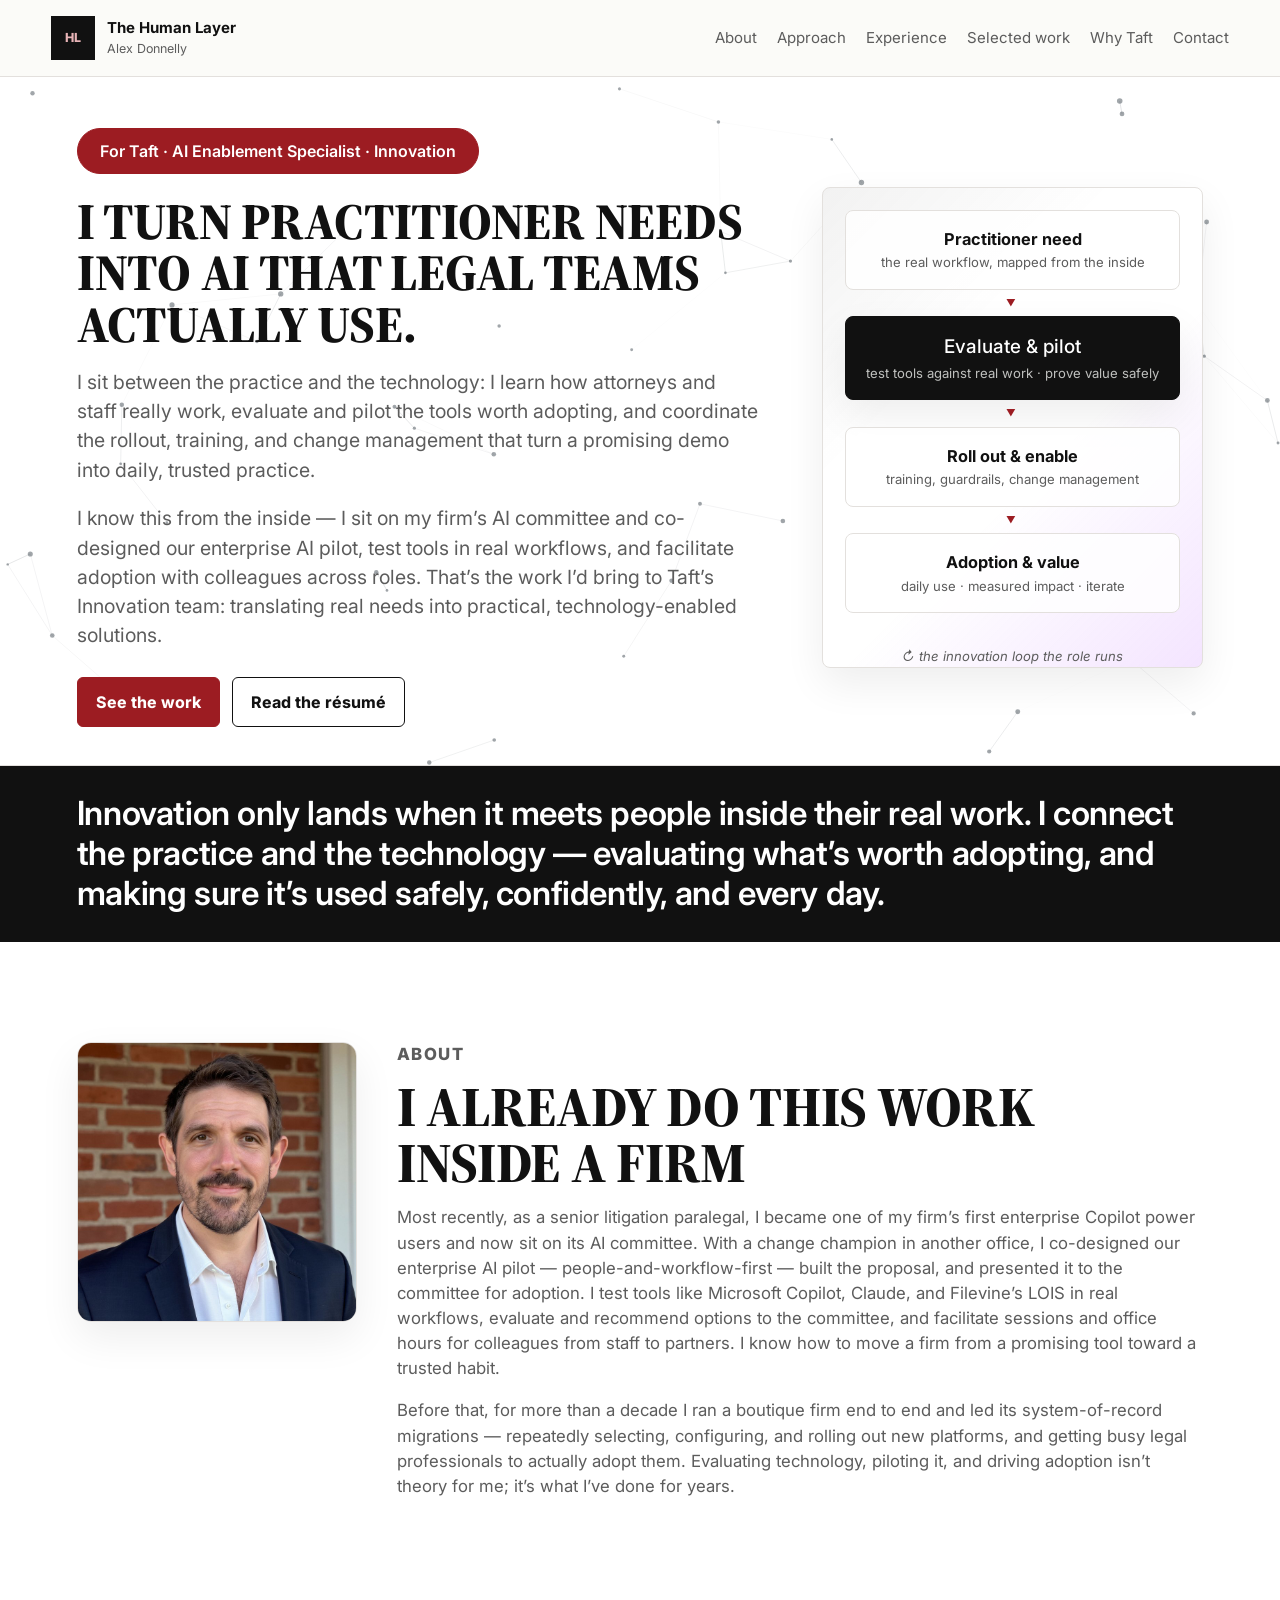
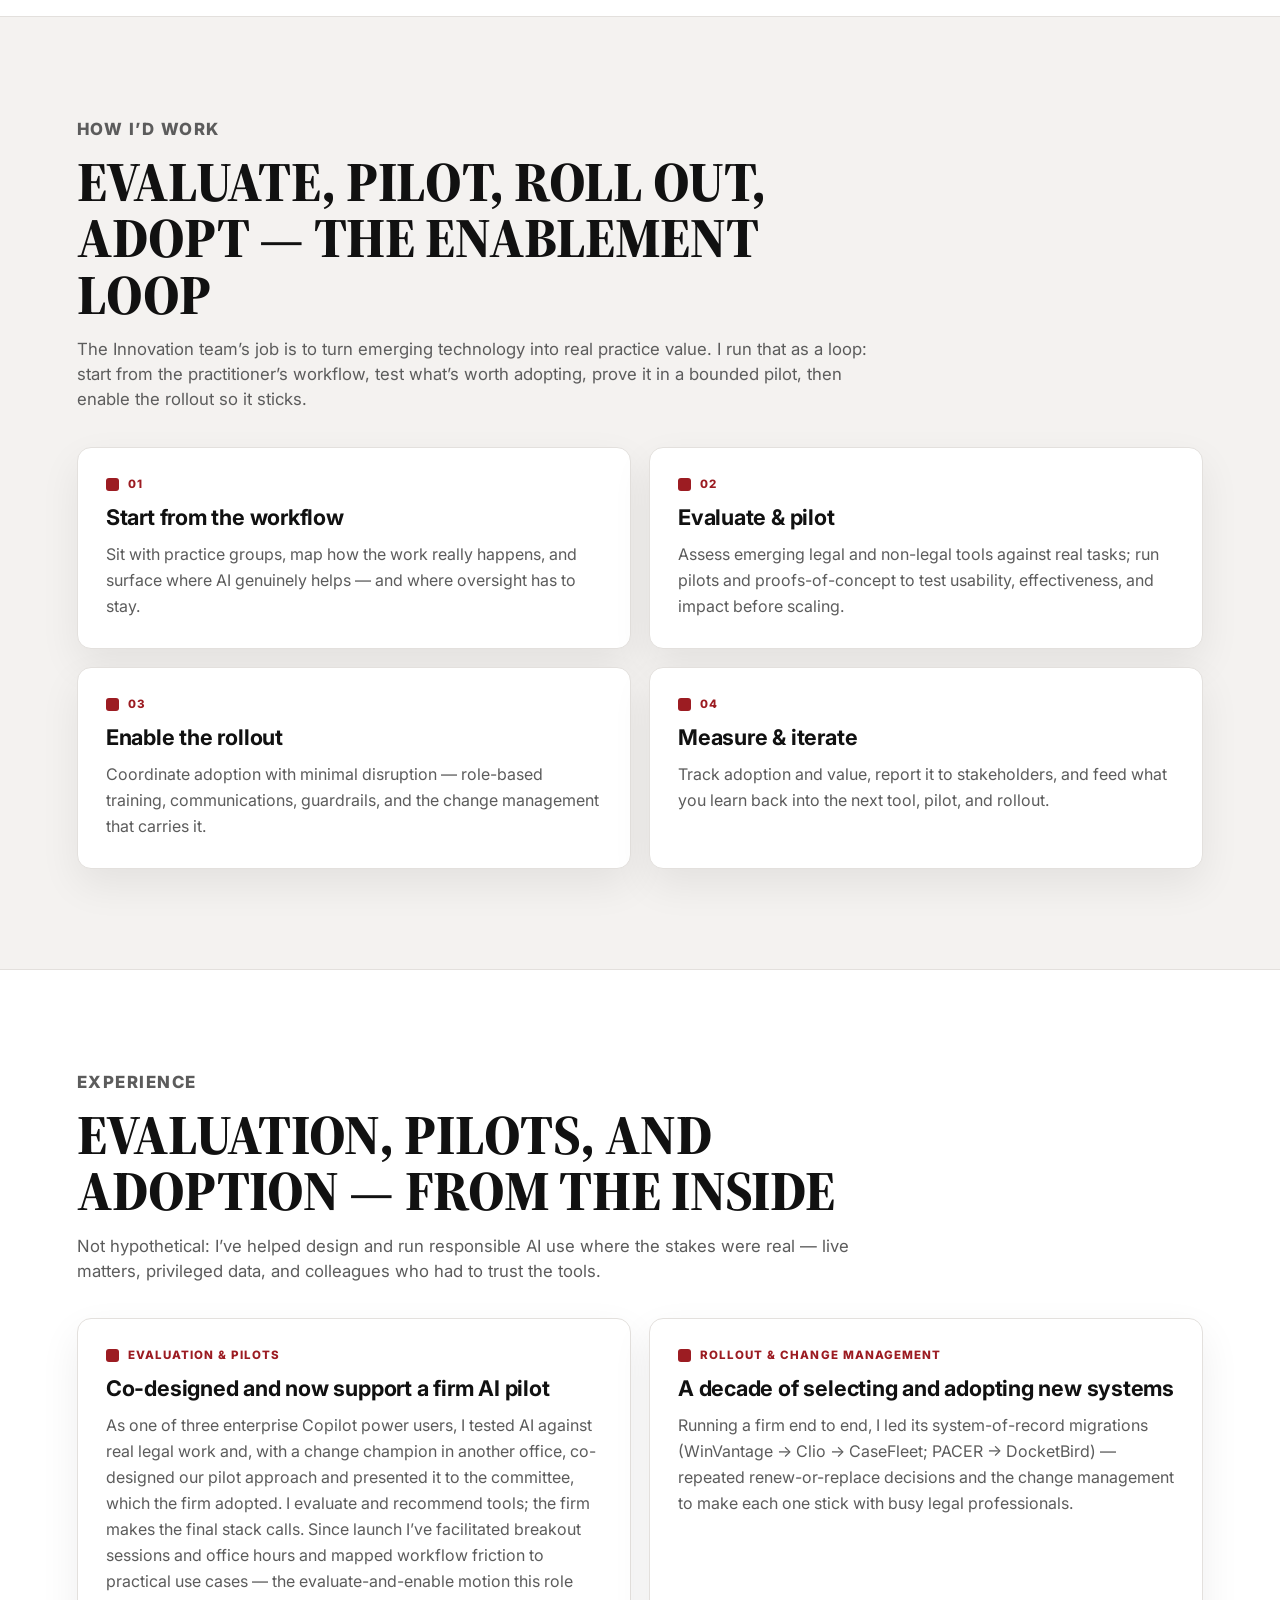
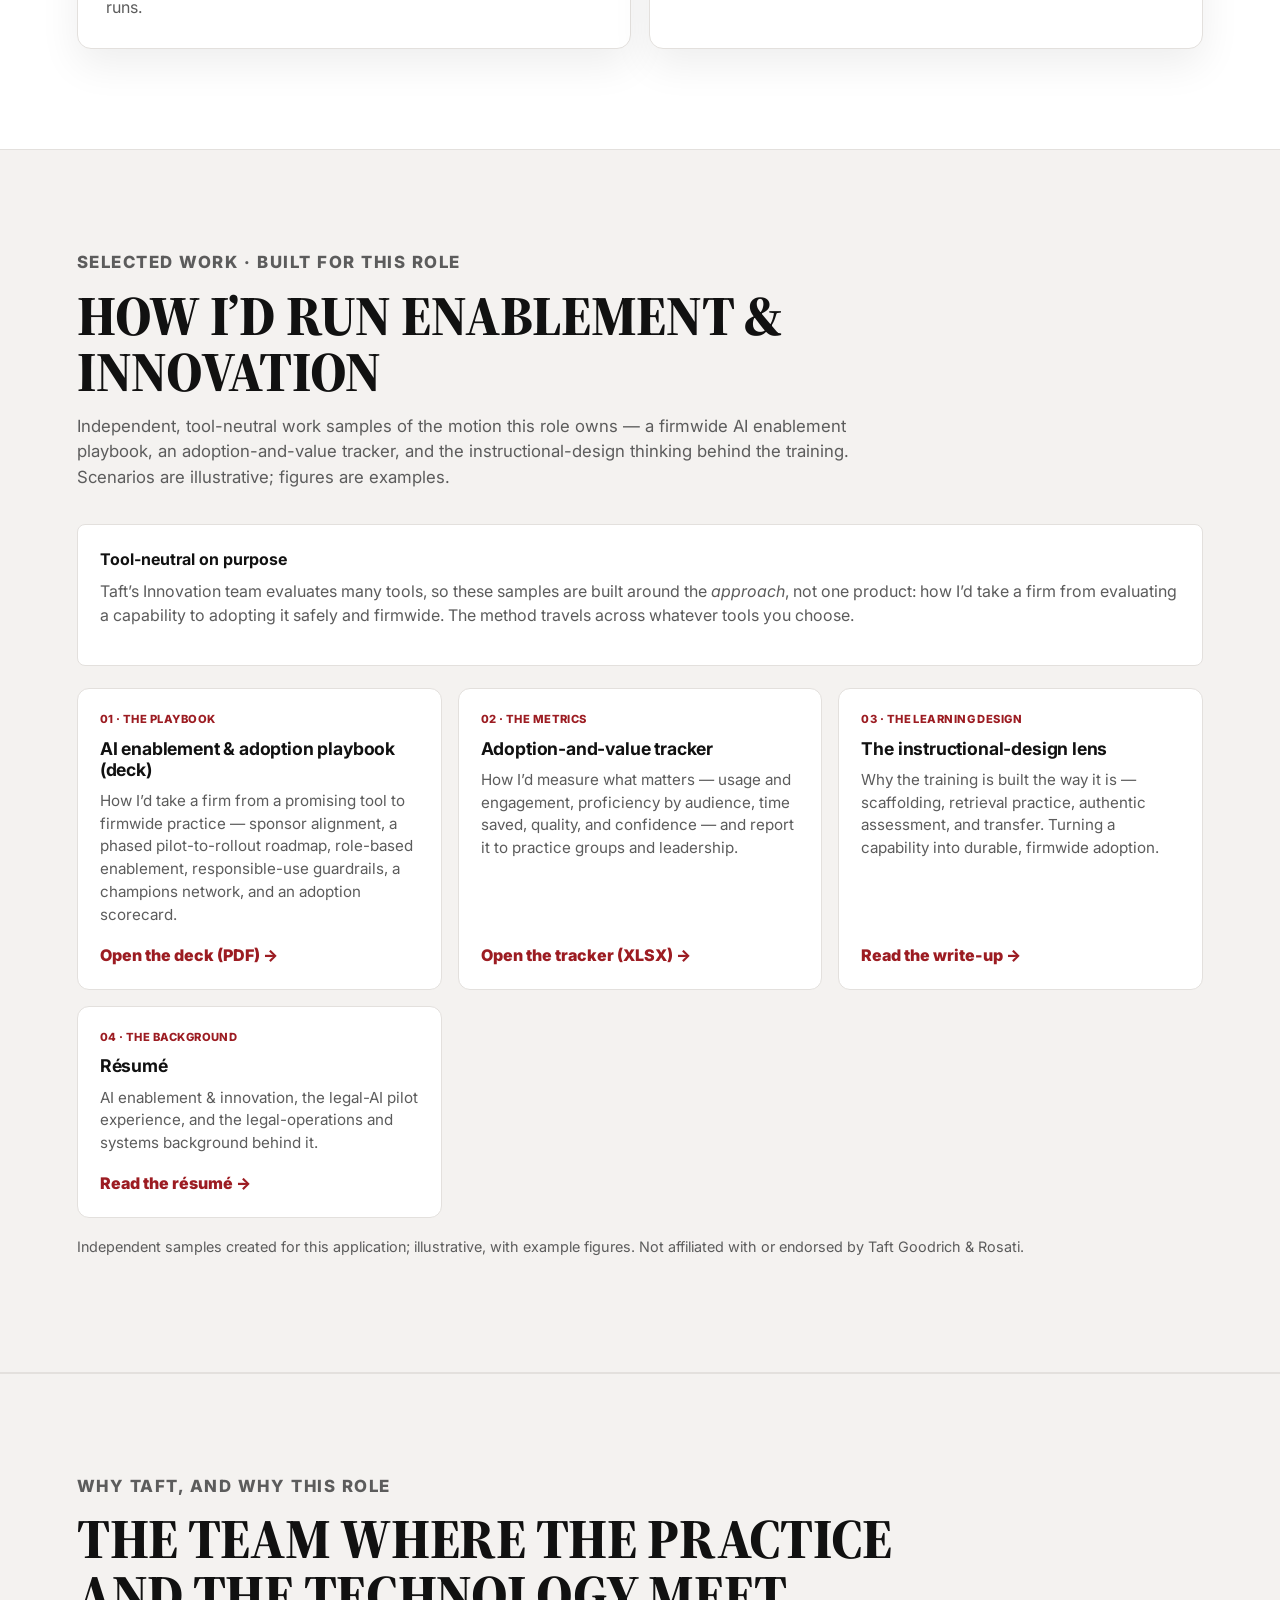
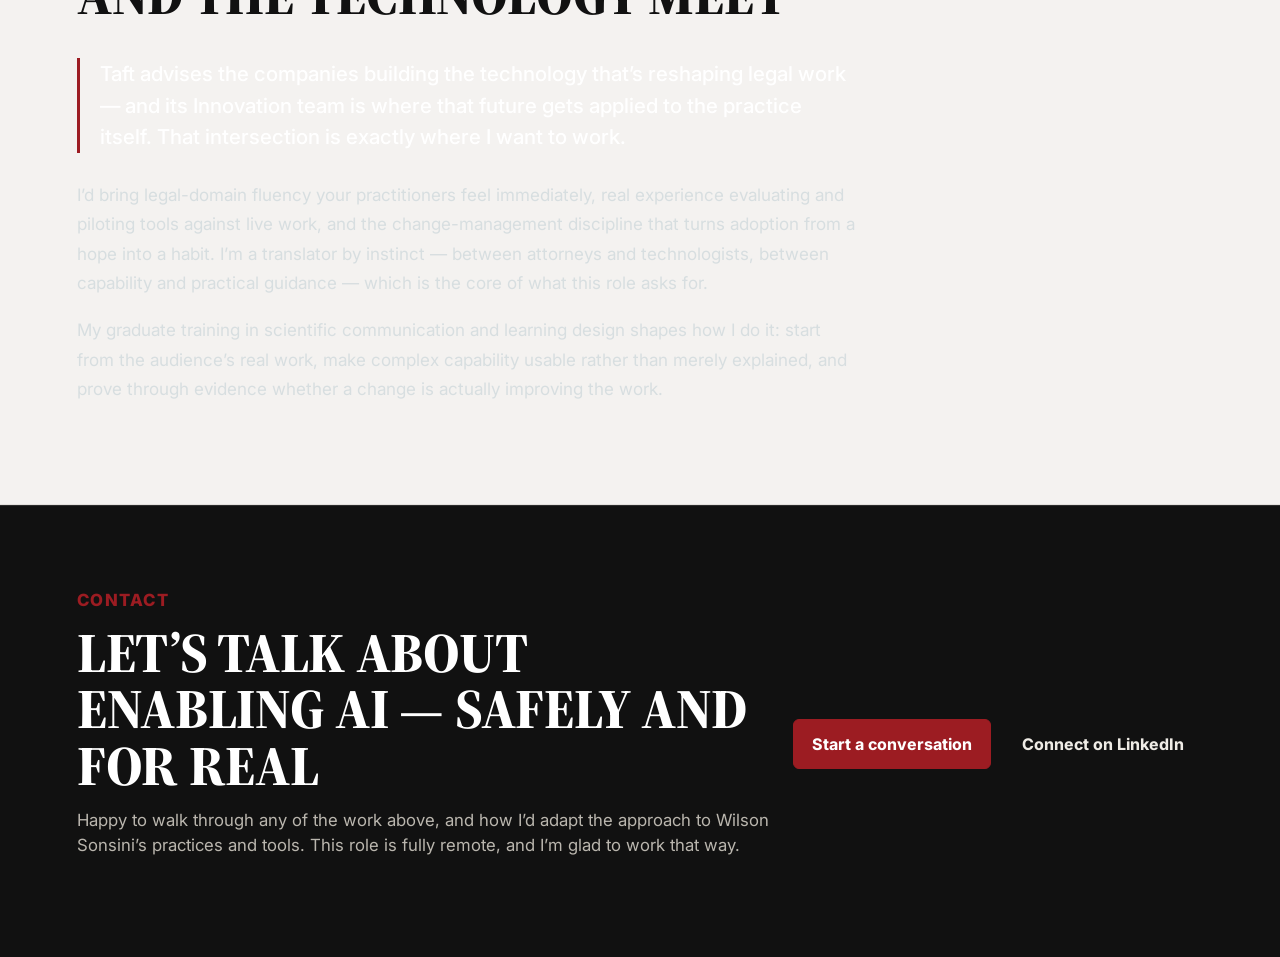
==== commit e2b05611: "Taft brand: near-black + deep crimson palette, serif display face" ====
--- a/index.html
+++ b/index.html
@@ -13,7 +13,7 @@
     <link rel="apple-touch-icon" href="apple-touch-icon.png">
     <link rel="preconnect" href="https://fonts.googleapis.com">
     <link rel="preconnect" href="https://fonts.gstatic.com" crossorigin>
-    <link href="https://fonts.googleapis.com/css2?family=Archivo:wght@600;700;800&family=Inter:wght@400;500;600;700;800&display=swap" rel="stylesheet">
+    <link href="https://fonts.googleapis.com/css2?family=Source+Serif+4:opsz,wght@8..60,600;8..60,700&family=Inter:wght@400;500;600;700;800&display=swap" rel="stylesheet">
     <link rel="stylesheet" href="styles.css?v=1">
     <style>
       .why .prose { max-width: 780px; }
--- a/styles.css
+++ b/styles.css
@@ -1,17 +1,17 @@
 :root {
   color-scheme: light;
-  --ink: #14202a;
-  --muted: #5a6672;
-  --line: #e2e6ea;
+  --ink: #111111;
+  --muted: #5c5c5c;
+  --line: #e3e0dd;
   --paper: #ffffff;
-  --soft: #eef2f3;
-  --blue: #0f8c8c;
-  --brand: #2bb3ad;
-  --green: #0f8c8c;
-  --gold: #2bb3ad;
-  --rust: #0f8c8c;
+  --soft: #f4f2f0;
+  --blue: #9c1c22;
+  --brand: #9c1c22;
+  --green: #9c1c22;
+  --gold: #9c1c22;
+  --rust: #9c1c22;
   --white: #ffffff;
-  --shadow: 0 16px 40px rgba(20, 20, 25, 0.06);
+  --shadow: 0 16px 40px rgba(17, 17, 17, 0.07);
 }
 
 * {
@@ -1186,7 +1186,7 @@
 }
 
 .section.dark a {
-  color: #d9c2ff;
+  color: #e8b4b7;
 }
 
 /* High-contrast contact close on every page */
@@ -1303,13 +1303,13 @@
 h2,
 .section-heading h2,
 .contact-section h2 {
-  font-family: "Archivo", Inter, ui-sans-serif, system-ui, -apple-system, sans-serif;
+  font-family: "Source Serif 4", "PT Serif", Georgia, serif;
   text-transform: uppercase;
   letter-spacing: -0.005em;
   font-weight: 800;
   line-height: 1.0;
 }
-.brand-mark { background: var(--ink); color: #a9cdf5; border-color: var(--ink); }
-.section.dark a { color: #a9cdf5; }
+.brand-mark { background: var(--ink); color: #e8b4b7; border-color: var(--ink); }
+.section.dark a { color: #e8b4b7; }
 .contact-section .button.primary { color: #ffffff; }
-.contact-section .button.primary:hover { background: #0f8c8c; border-color: #0f8c8c; }
+.contact-section .button.primary:hover { background: #9c1c22; border-color: #9c1c22; }
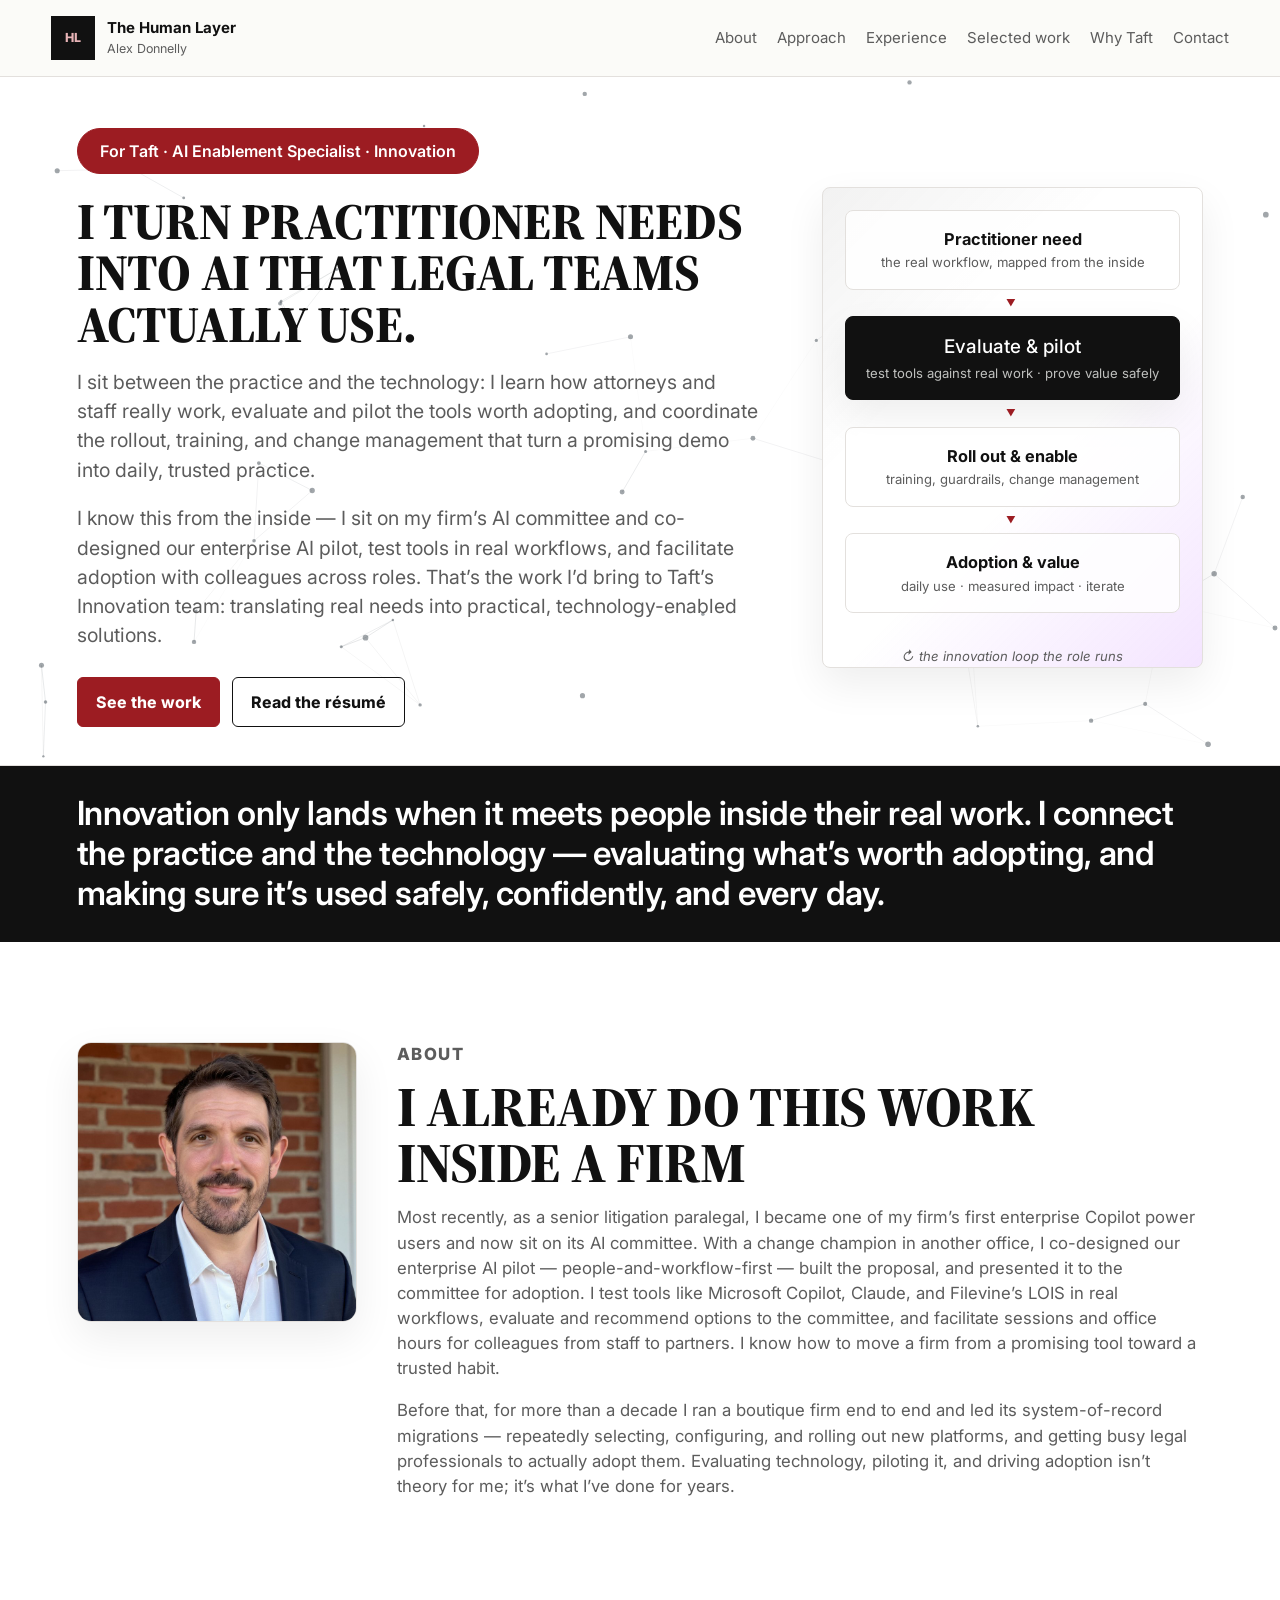
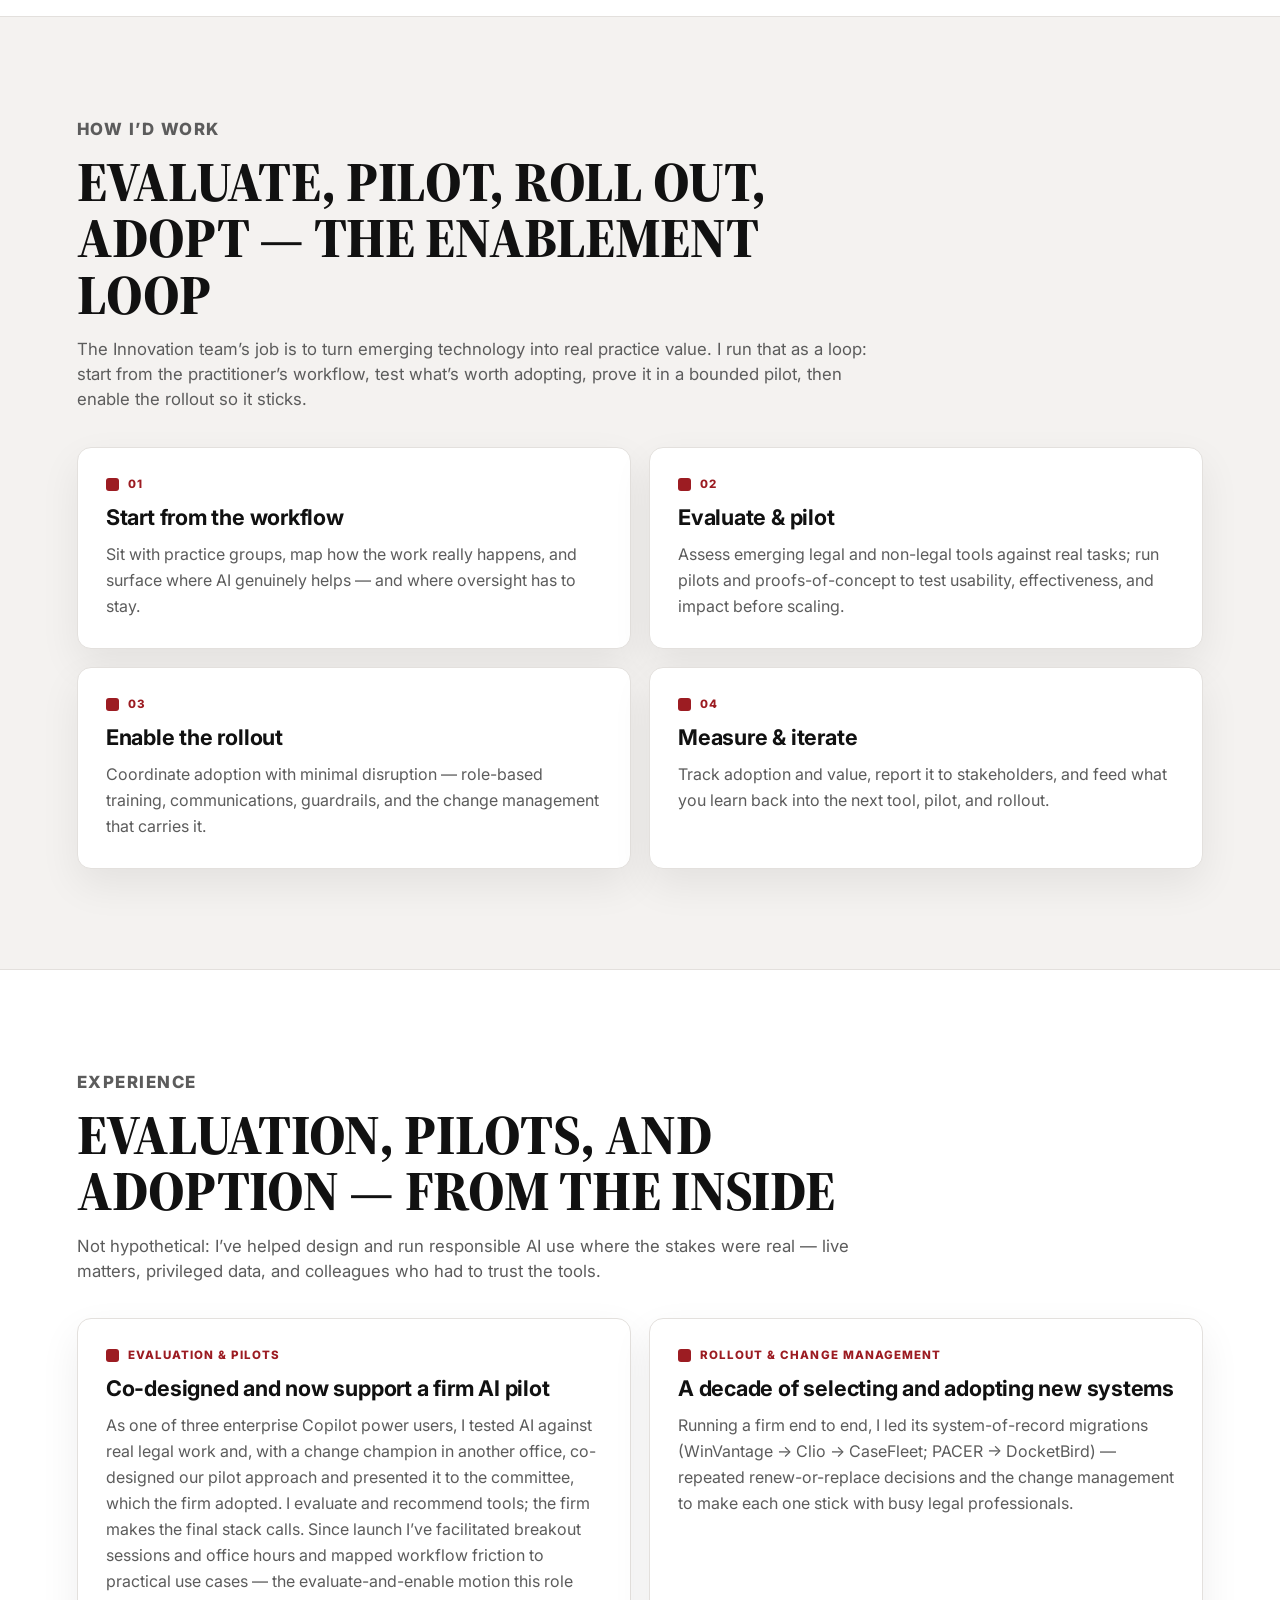
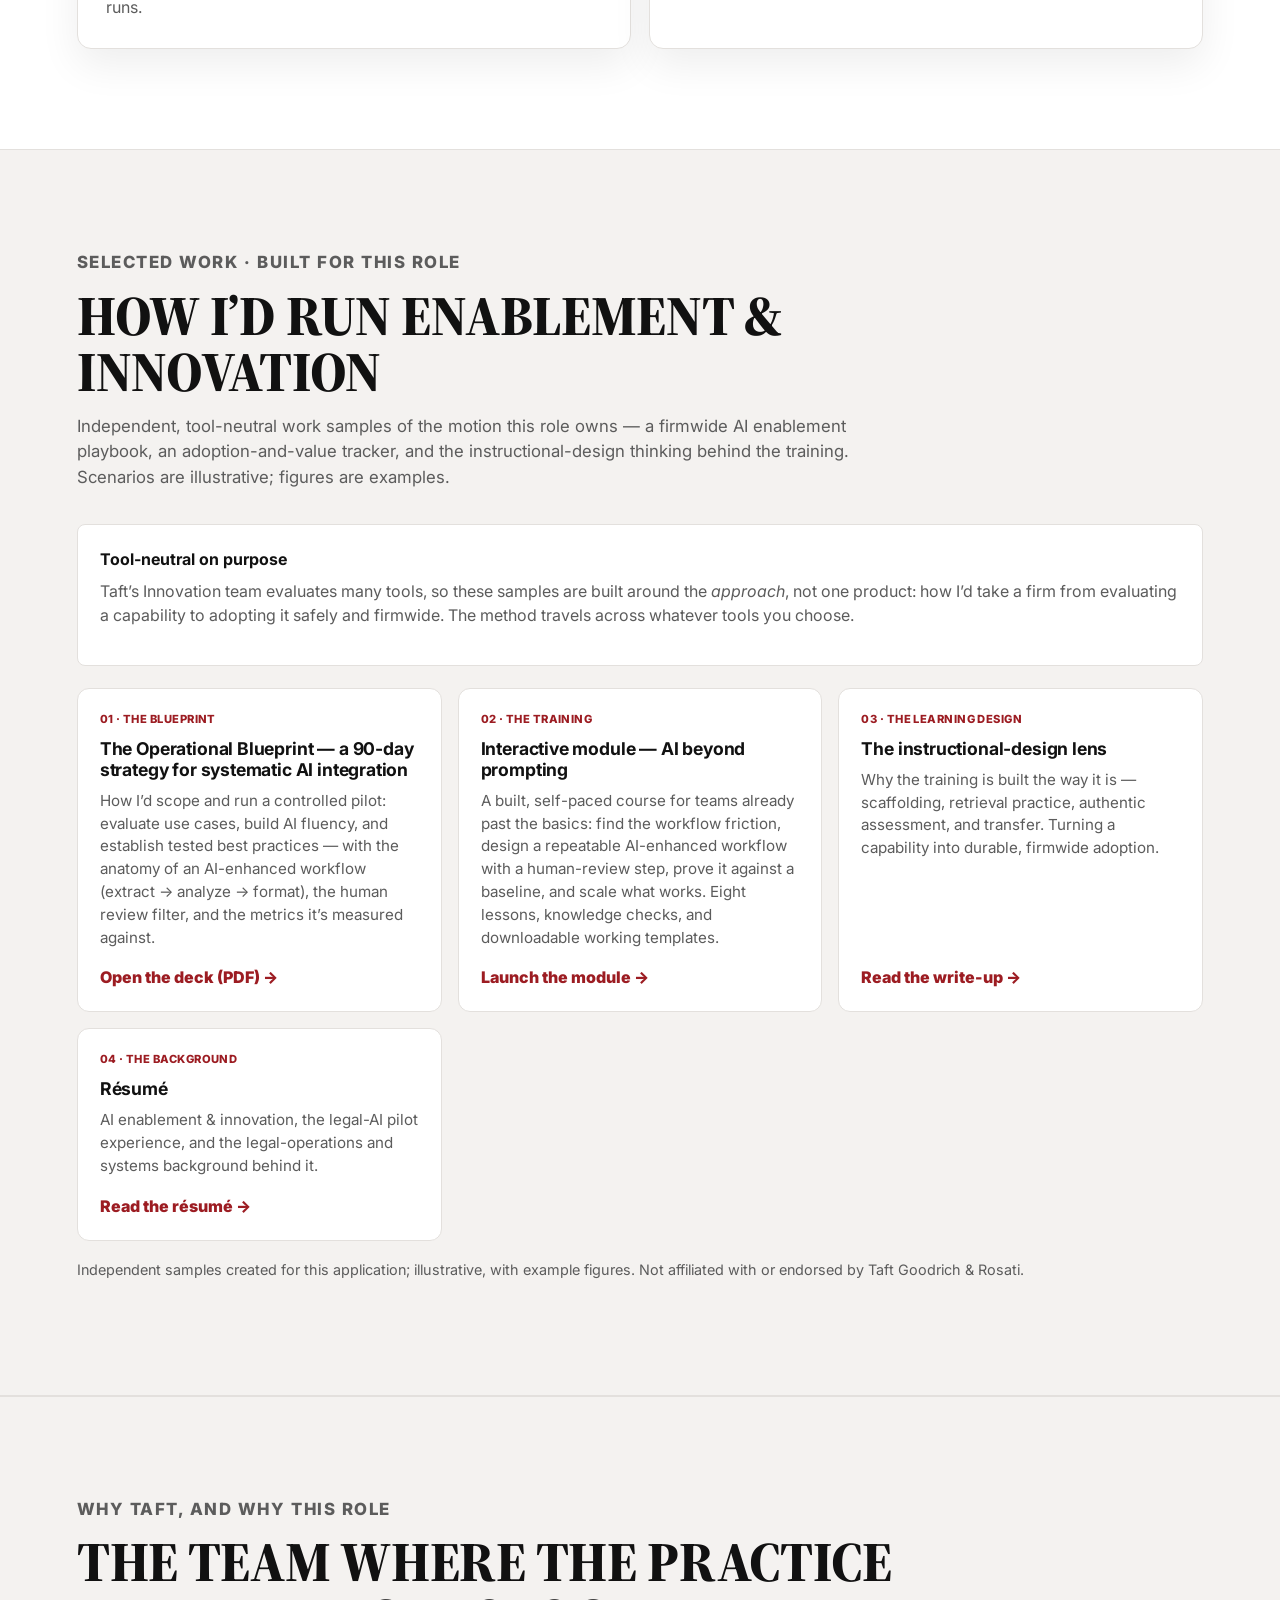
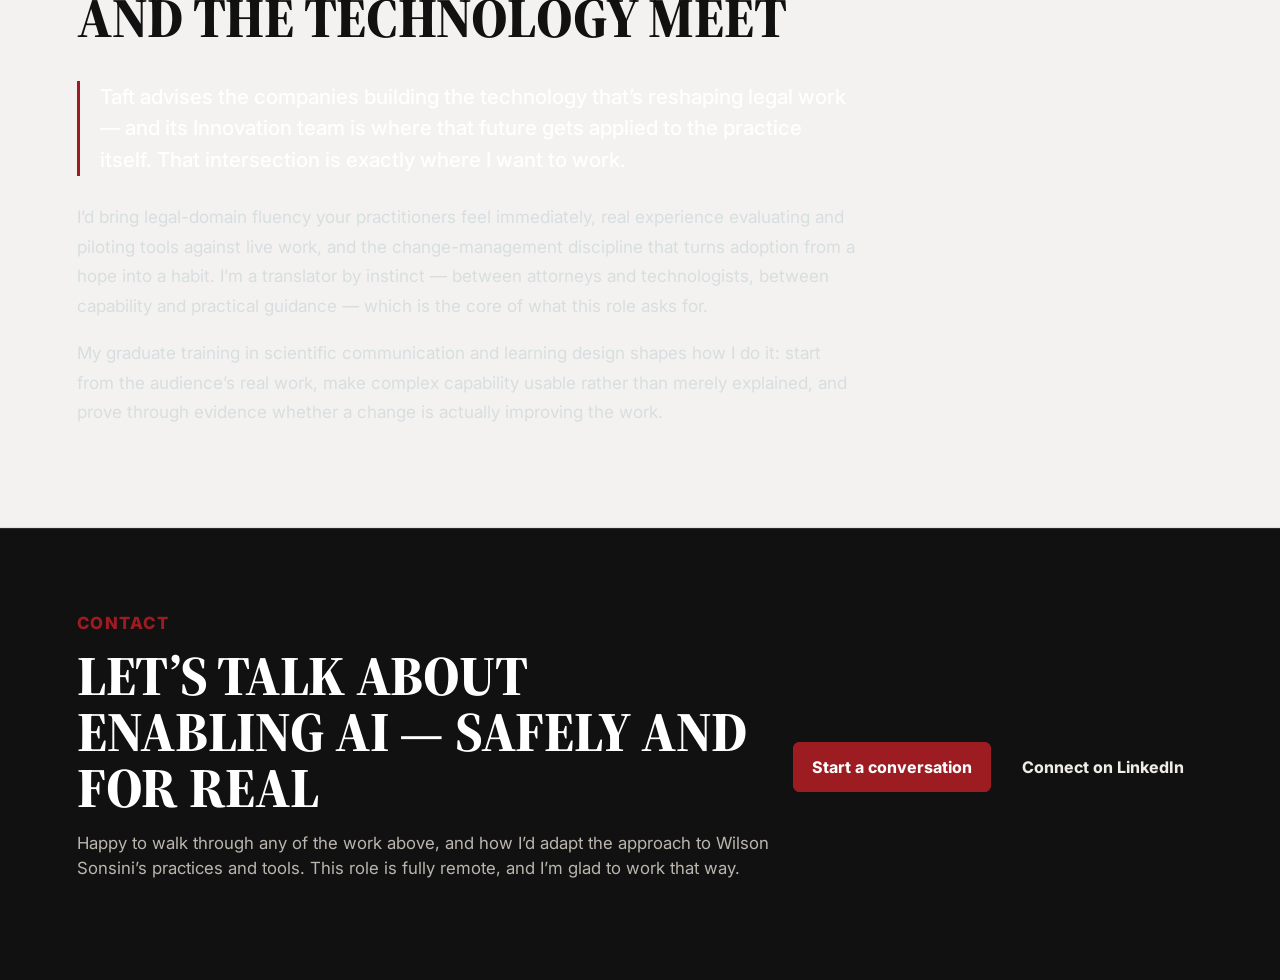
==== commit 95191ce6: "Add the Taft Operational Blueprint deck (watermark + firm marks removed, disclaimer added); wire blu" ====
--- a/index.html
+++ b/index.html
@@ -218,20 +218,21 @@
         </div>
         <div class="suite-block">
           <div class="suite-tiles">
-            <a class="suite-tile" href="Taft_AI_Enablement_Playbook.pdf">
-              <span class="suite-tag">01 &middot; The playbook</span>
-              <h4>AI enablement &amp; adoption playbook (deck)</h4>
-              <p>How I&rsquo;d take a firm from a promising tool to firmwide practice &mdash; sponsor alignment, a
-              phased pilot-to-rollout roadmap, role-based enablement, responsible-use guardrails, a champions
-              network, and an adoption scorecard.</p>
+            <a class="suite-tile" href="Taft_AI_Operational_Blueprint.pdf">
+              <span class="suite-tag">01 &middot; The blueprint</span>
+              <h4>The Operational Blueprint &mdash; a 90-day strategy for systematic AI integration</h4>
+              <p>How I&rsquo;d scope and run a controlled pilot: evaluate use cases, build AI fluency, and establish
+              tested best practices &mdash; with the anatomy of an AI-enhanced workflow (extract &rarr; analyze
+              &rarr; format), the human review filter, and the metrics it&rsquo;s measured against.</p>
               <span class="suite-action">Open the deck (PDF) <span aria-hidden="true">&rarr;</span></span>
             </a>
-            <a class="suite-tile" href="Taft_AI_Adoption_Tracker.xlsx">
-              <span class="suite-tag">02 &middot; The metrics</span>
-              <h4>Adoption-and-value tracker</h4>
-              <p>How I&rsquo;d measure what matters &mdash; usage and engagement, proficiency by audience, time
-              saved, quality, and confidence &mdash; and report it to practice groups and leadership.</p>
-              <span class="suite-action">Open the tracker (XLSX) <span aria-hidden="true">&rarr;</span></span>
+            <a class="suite-tile" href="module.html">
+              <span class="suite-tag">02 &middot; The training</span>
+              <h4>Interactive module &mdash; AI beyond prompting</h4>
+              <p>A built, self-paced course for teams already past the basics: find the workflow friction, design a
+              repeatable AI-enhanced workflow with a human-review step, prove it against a baseline, and scale what
+              works. Eight lessons, knowledge checks, and downloadable working templates.</p>
+              <span class="suite-action">Launch the module <span aria-hidden="true">&rarr;</span></span>
             </a>
             <a class="suite-tile" href="learning-design.html">
               <span class="suite-tag">03 &middot; The learning design</span>
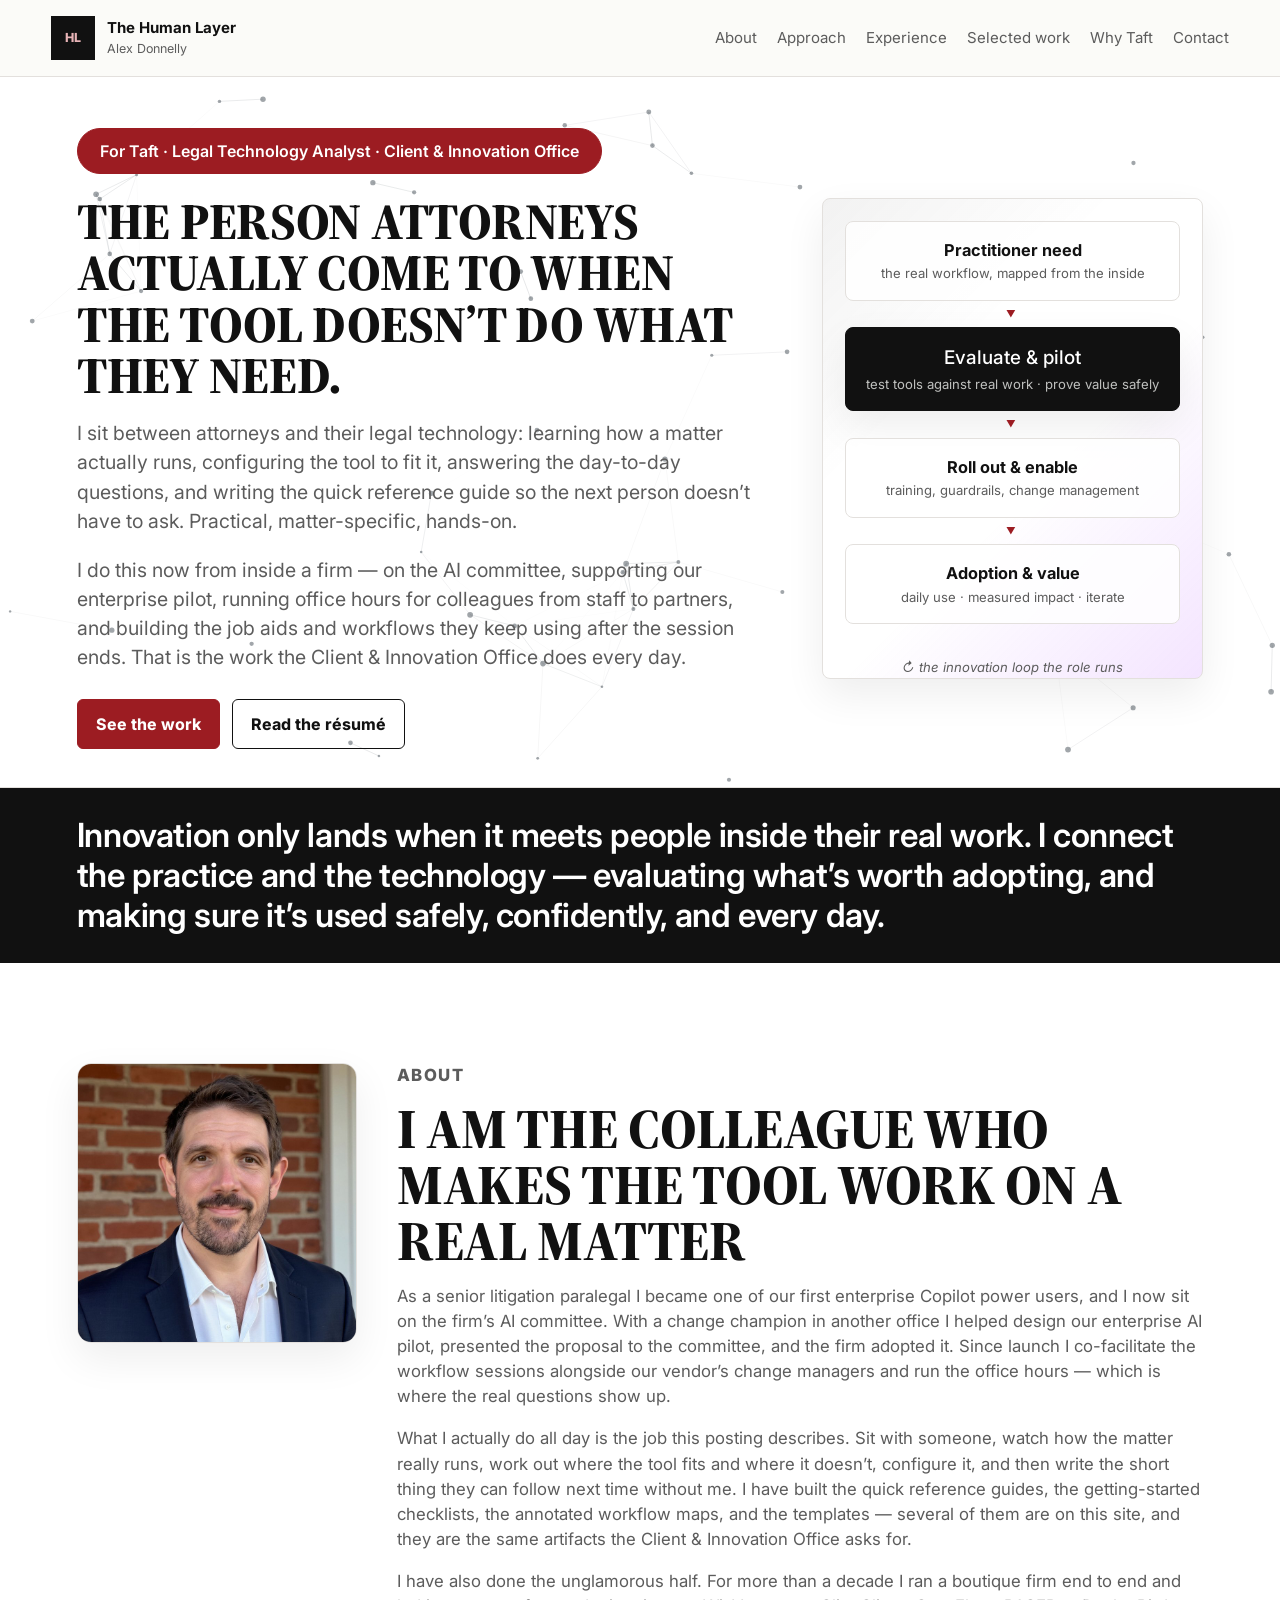
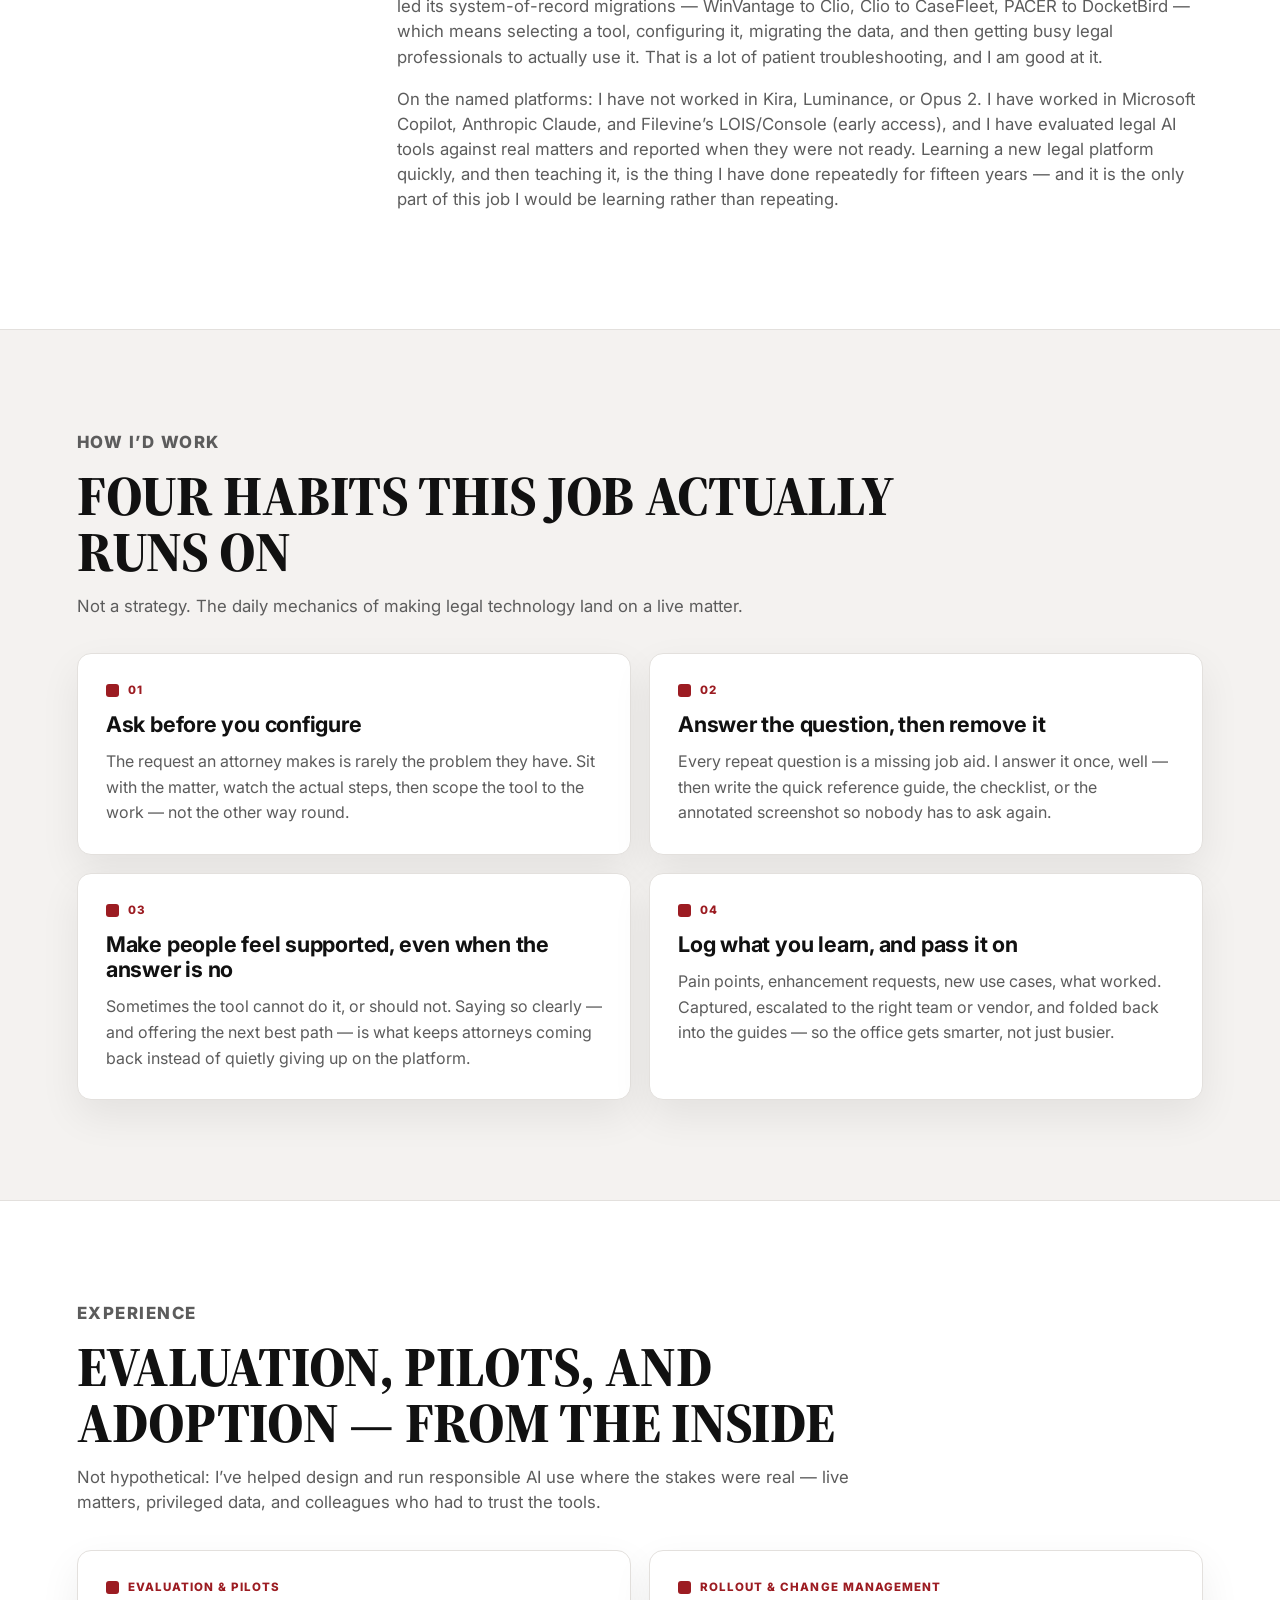
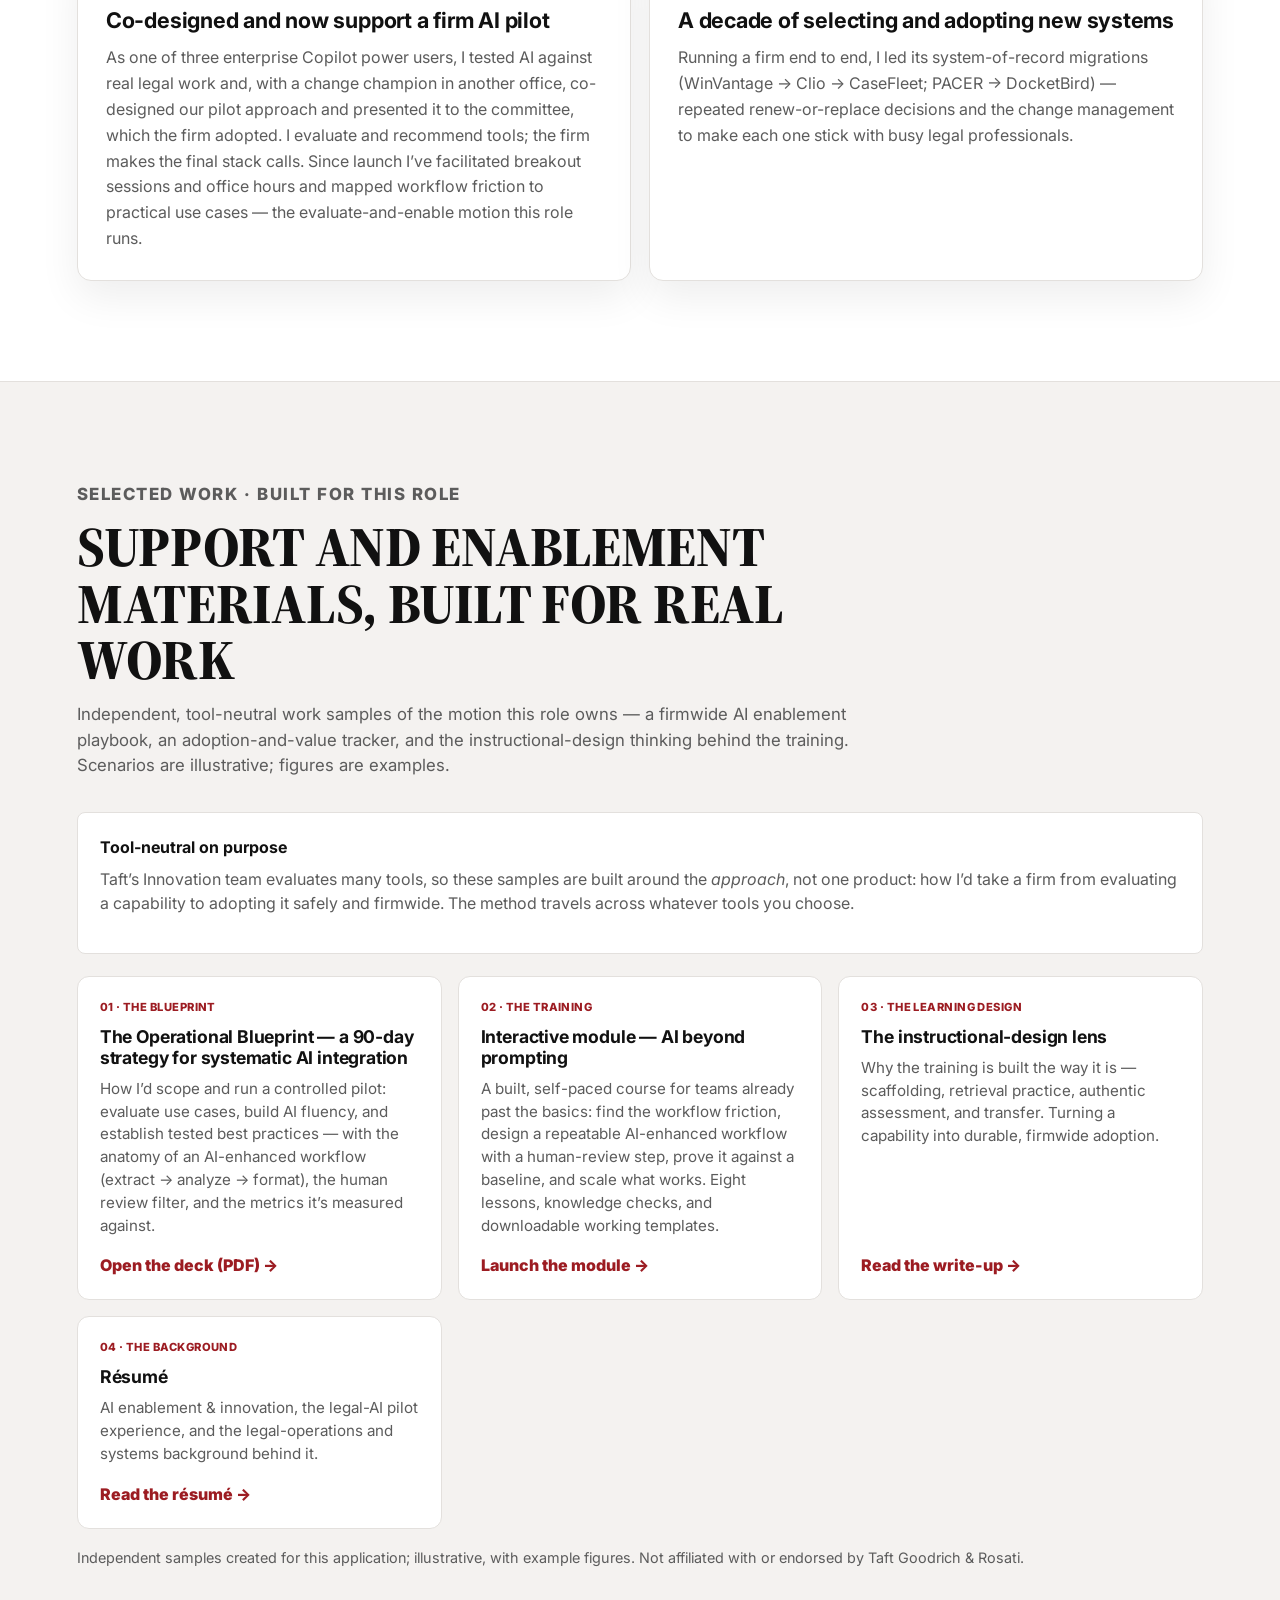
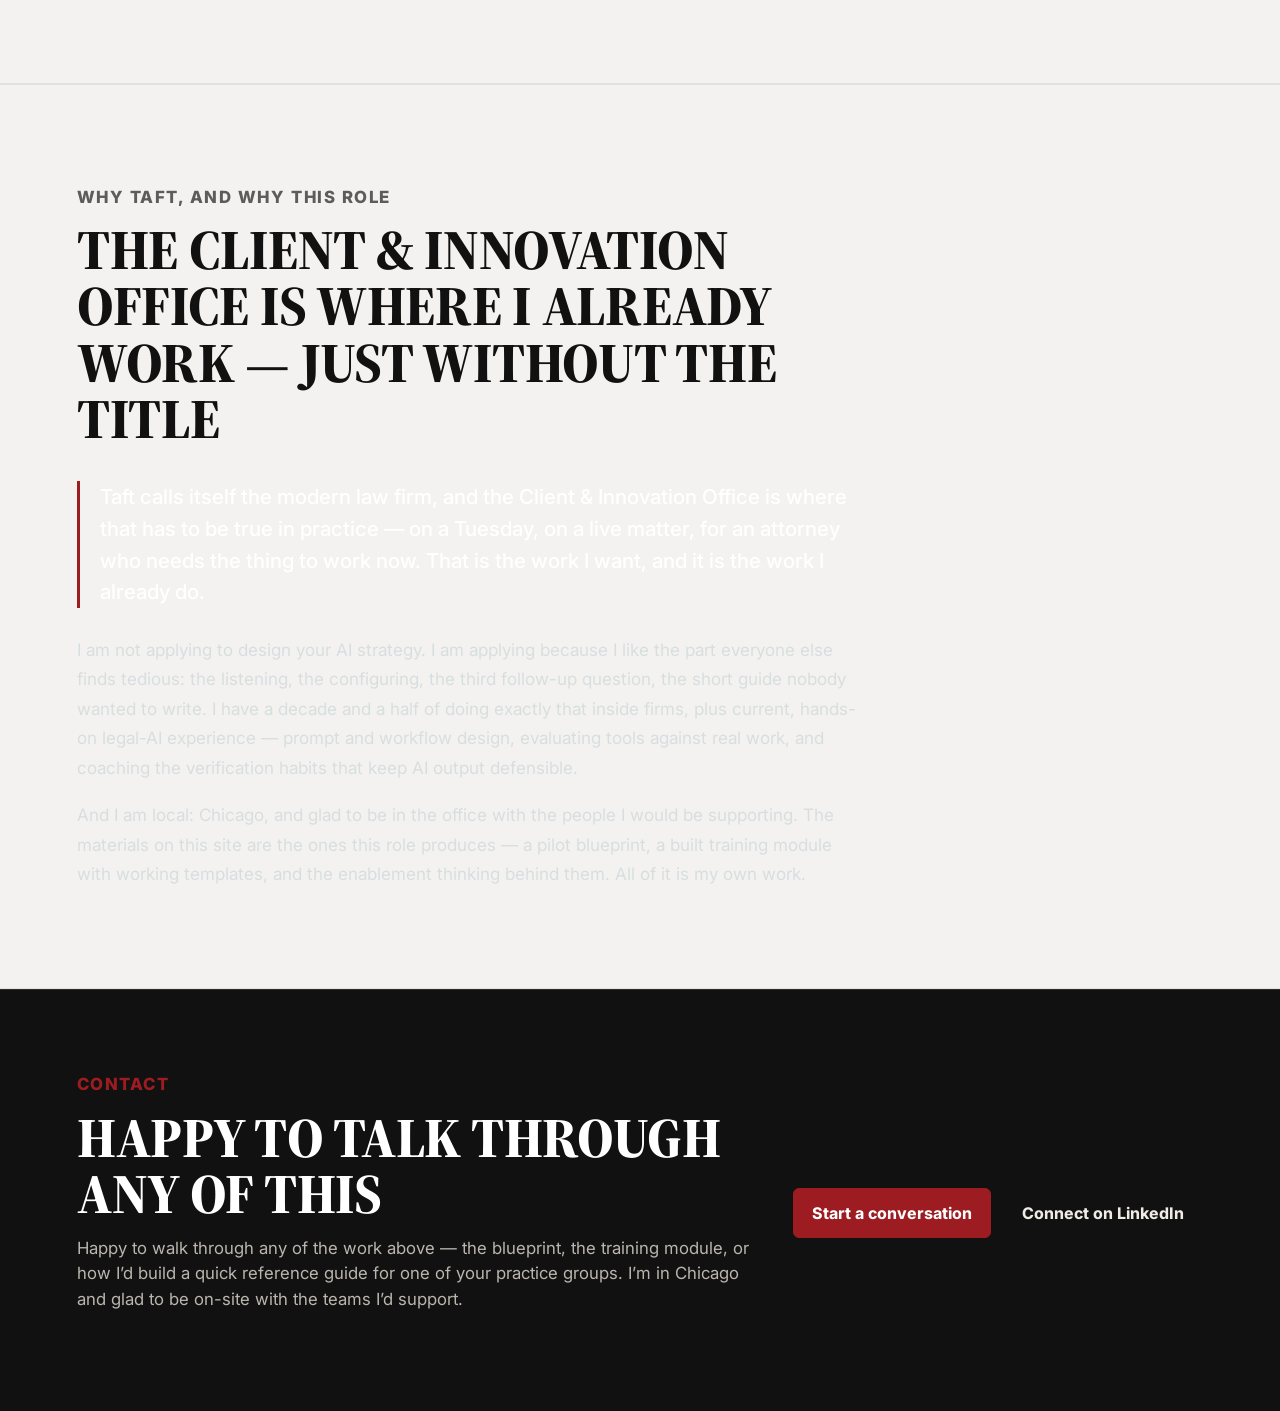
==== commit 1cab9acb: "Taft homepage: re-angled to the Legal Technology Analyst scope; tool gap named honestly" ====
--- a/index.html
+++ b/index.html
@@ -49,18 +49,17 @@
       <section class="hero">
         <canvas id="netbg" aria-hidden="true"></canvas>
         <div class="hero-copy">
-          <p class="eyebrow">For Taft &middot; AI Enablement Specialist &middot; Innovation</p>
-          <h1>I turn practitioner needs into AI that legal teams actually use.</h1>
+          <p class="eyebrow">For Taft &middot; Legal Technology Analyst &middot; Client &amp; Innovation Office</p>
+          <h1>The person attorneys actually come to when the tool doesn&rsquo;t do what they need.</h1>
           <p class="lede">
-            I sit between the practice and the technology: I learn how attorneys and staff really work, evaluate
-            and pilot the tools worth adopting, and coordinate the rollout, training, and change management that
-            turn a promising demo into daily, trusted practice.
+            I sit between attorneys and their legal technology: learning how a matter actually runs, configuring the
+            tool to fit it, answering the day-to-day questions, and writing the quick reference guide so the next
+            person doesn&rsquo;t have to ask. Practical, matter-specific, hands-on.
           </p>
           <p class="lede">
-            I know this from the inside &mdash; I sit on my firm&rsquo;s AI committee and co-designed our
-            enterprise AI pilot, test tools in real workflows, and facilitate adoption with colleagues across
-            roles. That&rsquo;s the work I&rsquo;d bring to Taft&rsquo;s Innovation team: translating
-            real needs into practical, technology-enabled solutions.
+            I do this now from inside a firm &mdash; on the AI committee, supporting our enterprise pilot, running
+            office hours for colleagues from staff to partners, and building the job aids and workflows they keep
+            using after the session ends. That is the work the Client &amp; Innovation Office does every day.
           </p>
           <div class="hero-actions" aria-label="Primary actions">
             <a class="button primary" href="#work">See the work</a>
@@ -107,21 +106,33 @@
           <img class="about-photo" src="headshot.jpg" alt="Portrait of Alex Donnelly" width="280" height="280" loading="lazy">
           <div class="section-heading about-copy">
             <p class="eyebrow">About</p>
-            <h2>I already do this work inside a firm</h2>
-            <p>
-              Most recently, as a senior litigation paralegal, I became one of my firm&rsquo;s first enterprise
-              Copilot power users and now sit on its AI committee. With a change champion in another office, I
-              co-designed our enterprise AI pilot &mdash; people-and-workflow-first &mdash; built the proposal, and
-              presented it to the committee for adoption. I test tools like Microsoft Copilot, Claude, and
-              Filevine&rsquo;s LOIS in real workflows, evaluate and recommend options to the committee, and
-              facilitate sessions and office hours for colleagues from staff to partners. I know how to move a firm
-              from a promising tool toward a trusted habit.
-            </p>
-            <p>
-              Before that, for more than a decade I ran a boutique firm end to end and led its system-of-record
-              migrations &mdash; repeatedly selecting, configuring, and rolling out new platforms, and getting busy
-              legal professionals to actually adopt them. Evaluating technology, piloting it, and driving adoption
-              isn&rsquo;t theory for me; it&rsquo;s what I&rsquo;ve done for years.
+            <h2>I am the colleague who makes the tool work on a real matter</h2>
+            <p>
+              As a senior litigation paralegal I became one of our first enterprise Copilot power users, and I now
+              sit on the firm&rsquo;s AI committee. With a change champion in another office I helped design our
+              enterprise AI pilot, presented the proposal to the committee, and the firm adopted it. Since launch I
+              co-facilitate the workflow sessions alongside our vendor&rsquo;s change managers and run the office
+              hours &mdash; which is where the real questions show up.
+            </p>
+            <p>
+              What I actually do all day is the job this posting describes. Sit with someone, watch how the matter
+              really runs, work out where the tool fits and where it doesn&rsquo;t, configure it, and then write the
+              short thing they can follow next time without me. I have built the quick reference guides, the
+              getting-started checklists, the annotated workflow maps, and the templates &mdash; several of them are
+              on this site, and they are the same artifacts the Client &amp; Innovation Office asks for.
+            </p>
+            <p>
+              I have also done the unglamorous half. For more than a decade I ran a boutique firm end to end and led
+              its system-of-record migrations &mdash; WinVantage to Clio, Clio to CaseFleet, PACER to DocketBird
+              &mdash; which means selecting a tool, configuring it, migrating the data, and then getting busy legal
+              professionals to actually use it. That is a lot of patient troubleshooting, and I am good at it.
+            </p>
+            <p>
+              On the named platforms: I have not worked in Kira, Luminance, or Opus 2. I have worked in Microsoft
+              Copilot, Anthropic Claude, and Filevine&rsquo;s LOIS/Console (early access), and I have evaluated legal
+              AI tools against real matters and reported when they were not ready. Learning a new legal platform
+              quickly, and then teaching it, is the thing I have done repeatedly for fifteen years &mdash; and it is
+              the only part of this job I would be learning rather than repeating.
             </p>
           </div>
         </div>
@@ -130,37 +141,35 @@
       <section id="approach" class="section muted">
         <div class="section-heading">
           <p class="eyebrow">How I&rsquo;d work</p>
-          <h2>Evaluate, pilot, roll out, adopt &mdash; the enablement loop</h2>
-          <p>
-            The Innovation team&rsquo;s job is to turn emerging technology into real practice value. I run that as
-            a loop: start from the practitioner&rsquo;s workflow, test what&rsquo;s worth adopting, prove it in a
-            bounded pilot, then enable the rollout so it sticks.
+          <h2>Four habits this job actually runs on</h2>
+          <p>
+            Not a strategy. The daily mechanics of making legal technology land on a live matter.
           </p>
         </div>
         <div class="exp-grid">
           <article class="exp-card">
             <span class="exp-kicker">01</span>
-            <h3>Start from the workflow</h3>
-            <p>Sit with practice groups, map how the work really happens, and surface where AI genuinely helps
-            &mdash; and where oversight has to stay.</p>
+            <h3>Ask before you configure</h3>
+            <p>The request an attorney makes is rarely the problem they have. Sit with the matter, watch the actual
+            steps, then scope the tool to the work &mdash; not the other way round.</p>
           </article>
           <article class="exp-card">
             <span class="exp-kicker">02</span>
-            <h3>Evaluate &amp; pilot</h3>
-            <p>Assess emerging legal and non-legal tools against real tasks; run pilots and proofs-of-concept to
-            test usability, effectiveness, and impact before scaling.</p>
+            <h3>Answer the question, then remove it</h3>
+            <p>Every repeat question is a missing job aid. I answer it once, well &mdash; then write the quick
+            reference guide, the checklist, or the annotated screenshot so nobody has to ask again.</p>
           </article>
           <article class="exp-card">
             <span class="exp-kicker">03</span>
-            <h3>Enable the rollout</h3>
-            <p>Coordinate adoption with minimal disruption &mdash; role-based training, communications,
-            guardrails, and the change management that carries it.</p>
+            <h3>Make people feel supported, even when the answer is no</h3>
+            <p>Sometimes the tool cannot do it, or should not. Saying so clearly &mdash; and offering the next best
+            path &mdash; is what keeps attorneys coming back instead of quietly giving up on the platform.</p>
           </article>
           <article class="exp-card">
             <span class="exp-kicker">04</span>
-            <h3>Measure &amp; iterate</h3>
-            <p>Track adoption and value, report it to stakeholders, and feed what you learn back into the next
-            tool, pilot, and rollout.</p>
+            <h3>Log what you learn, and pass it on</h3>
+            <p>Pain points, enhancement requests, new use cases, what worked. Captured, escalated to the right team
+            or vendor, and folded back into the guides &mdash; so the office gets smarter, not just busier.</p>
           </article>
         </div>
       </section>
@@ -201,7 +210,7 @@
       <section id="work" class="section muted">
         <div class="section-heading">
           <p class="eyebrow">Selected work &middot; built for this role</p>
-          <h2>How I&rsquo;d run enablement &amp; innovation</h2>
+          <h2>Support and enablement materials, built for real work</h2>
           <p>
             Independent, tool-neutral work samples of the motion this role owns &mdash; a firmwide AI enablement
             playbook, an adoption-and-value tracker, and the instructional-design thinking behind the training.
@@ -259,24 +268,25 @@
       <section id="why" class="section muted why">
         <div class="section-heading">
           <p class="eyebrow">Why Taft, and why this role</p>
-          <h2>The team where the practice and the technology meet</h2>
+          <h2>The Client &amp; Innovation Office is where I already work &mdash; just without the title</h2>
         </div>
         <div class="prose">
           <p class="lead">
-            Taft advises the companies building the technology that&rsquo;s reshaping legal work &mdash;
-            and its Innovation team is where that future gets applied to the practice itself. That intersection is
-            exactly where I want to work.
-          </p>
-          <p>
-            I&rsquo;d bring legal-domain fluency your practitioners feel immediately, real experience evaluating
-            and piloting tools against live work, and the change-management discipline that turns adoption from a
-            hope into a habit. I&rsquo;m a translator by instinct &mdash; between attorneys and technologists,
-            between capability and practical guidance &mdash; which is the core of what this role asks for.
-          </p>
-          <p>
-            My graduate training in scientific communication and learning design shapes how I do it: start from
-            the audience&rsquo;s real work, make complex capability usable rather than merely explained, and prove
-            through evidence whether a change is actually improving the work.
+            Taft calls itself the modern law firm, and the Client &amp; Innovation Office is where that has to be
+            true in practice &mdash; on a Tuesday, on a live matter, for an attorney who needs the thing to work now.
+            That is the work I want, and it is the work I already do.
+          </p>
+          <p>
+            I am not applying to design your AI strategy. I am applying because I like the part everyone else finds
+            tedious: the listening, the configuring, the third follow-up question, the short guide nobody wanted to
+            write. I have a decade and a half of doing exactly that inside firms, plus current, hands-on legal-AI
+            experience &mdash; prompt and workflow design, evaluating tools against real work, and coaching the
+            verification habits that keep AI output defensible.
+          </p>
+          <p>
+            And I am local: Chicago, and glad to be in the office with the people I would be supporting. The
+            materials on this site are the ones this role produces &mdash; a pilot blueprint, a built training module
+            with working templates, and the enablement thinking behind them. All of it is my own work.
           </p>
         </div>
       </section>
@@ -284,10 +294,11 @@
       <section id="contact" class="contact-section">
         <div>
           <p class="eyebrow">Contact</p>
-          <h2>Let&rsquo;s talk about enabling AI &mdash; safely and for real</h2>
-          <p>
-            Happy to walk through any of the work above, and how I&rsquo;d adapt the approach to Wilson
-            Sonsini&rsquo;s practices and tools. This role is fully remote, and I&rsquo;m glad to work that way.
+          <h2>Happy to talk through any of this</h2>
+          <p>
+            Happy to walk through any of the work above &mdash; the blueprint, the training module, or how I&rsquo;d
+            build a quick reference guide for one of your practice groups. I&rsquo;m in Chicago and glad to be
+            on-site with the teams I&rsquo;d support.
           </p>
         </div>
         <div class="hero-actions">
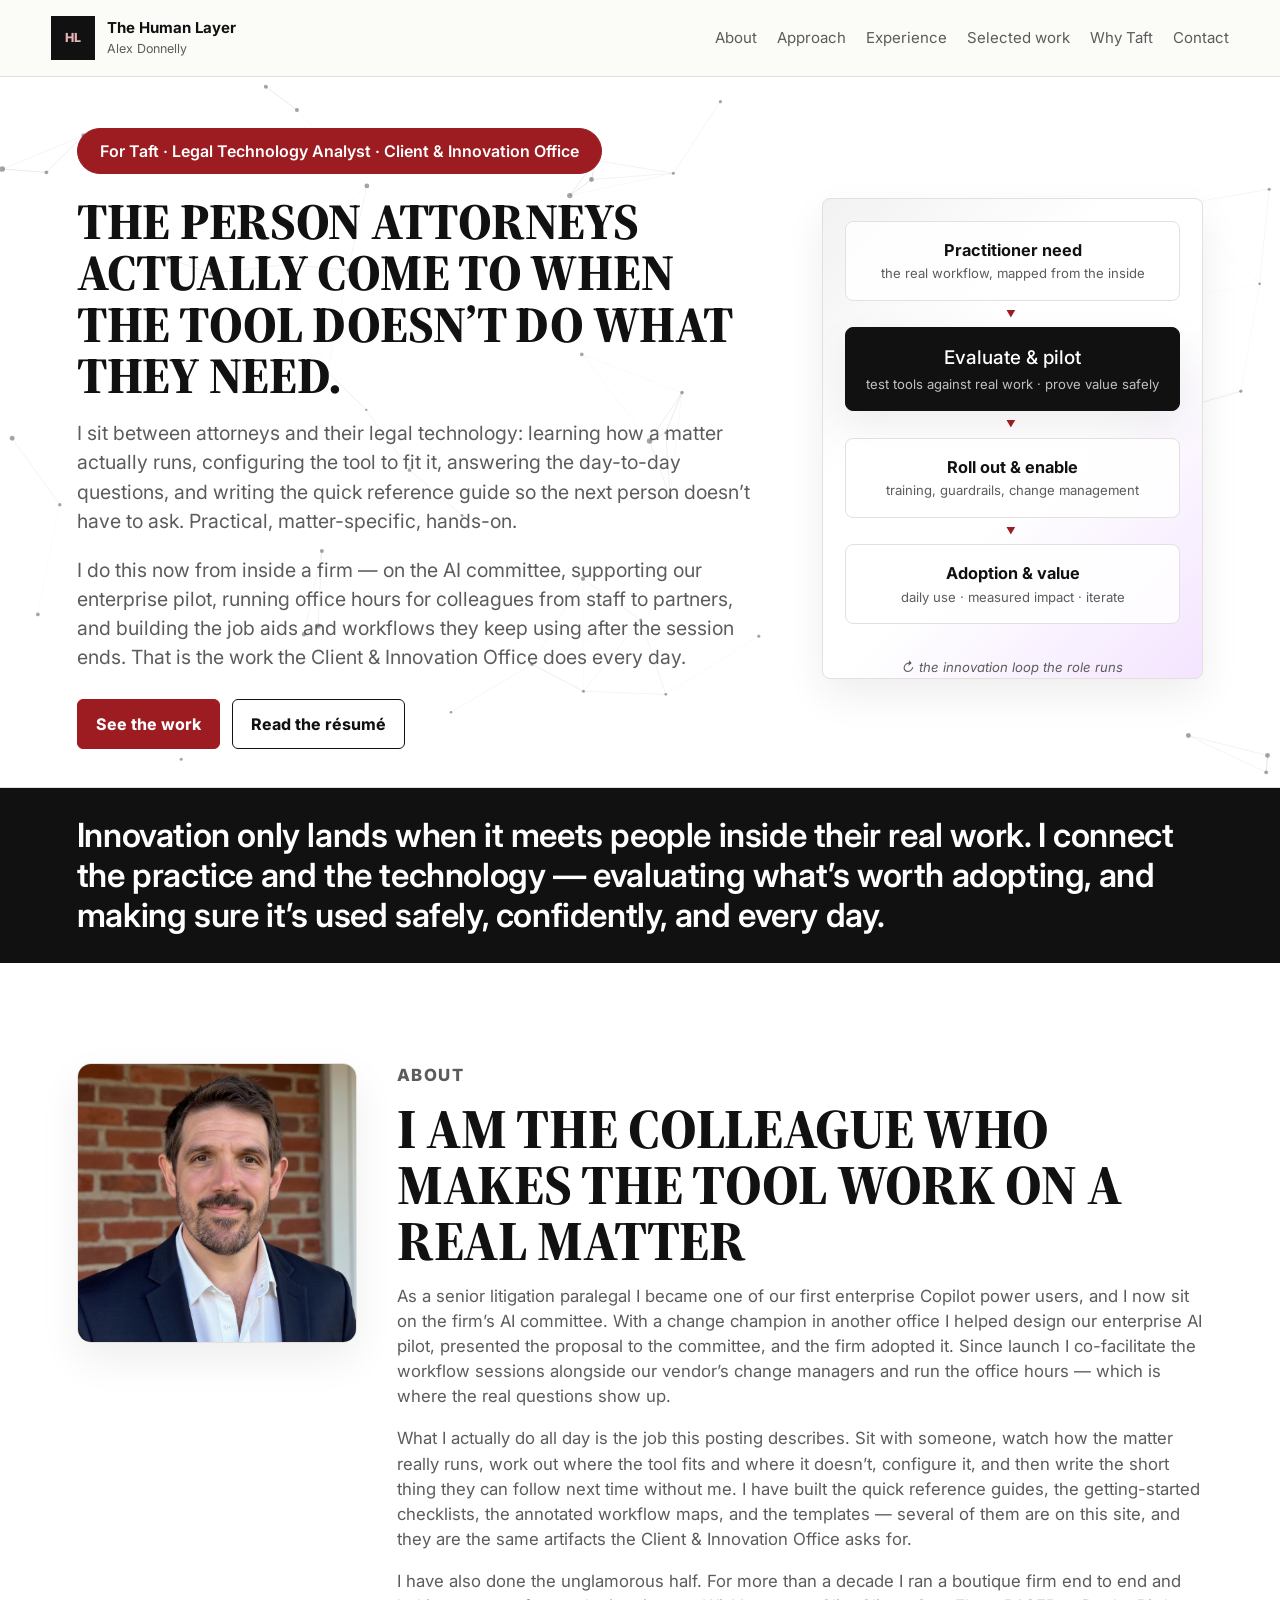
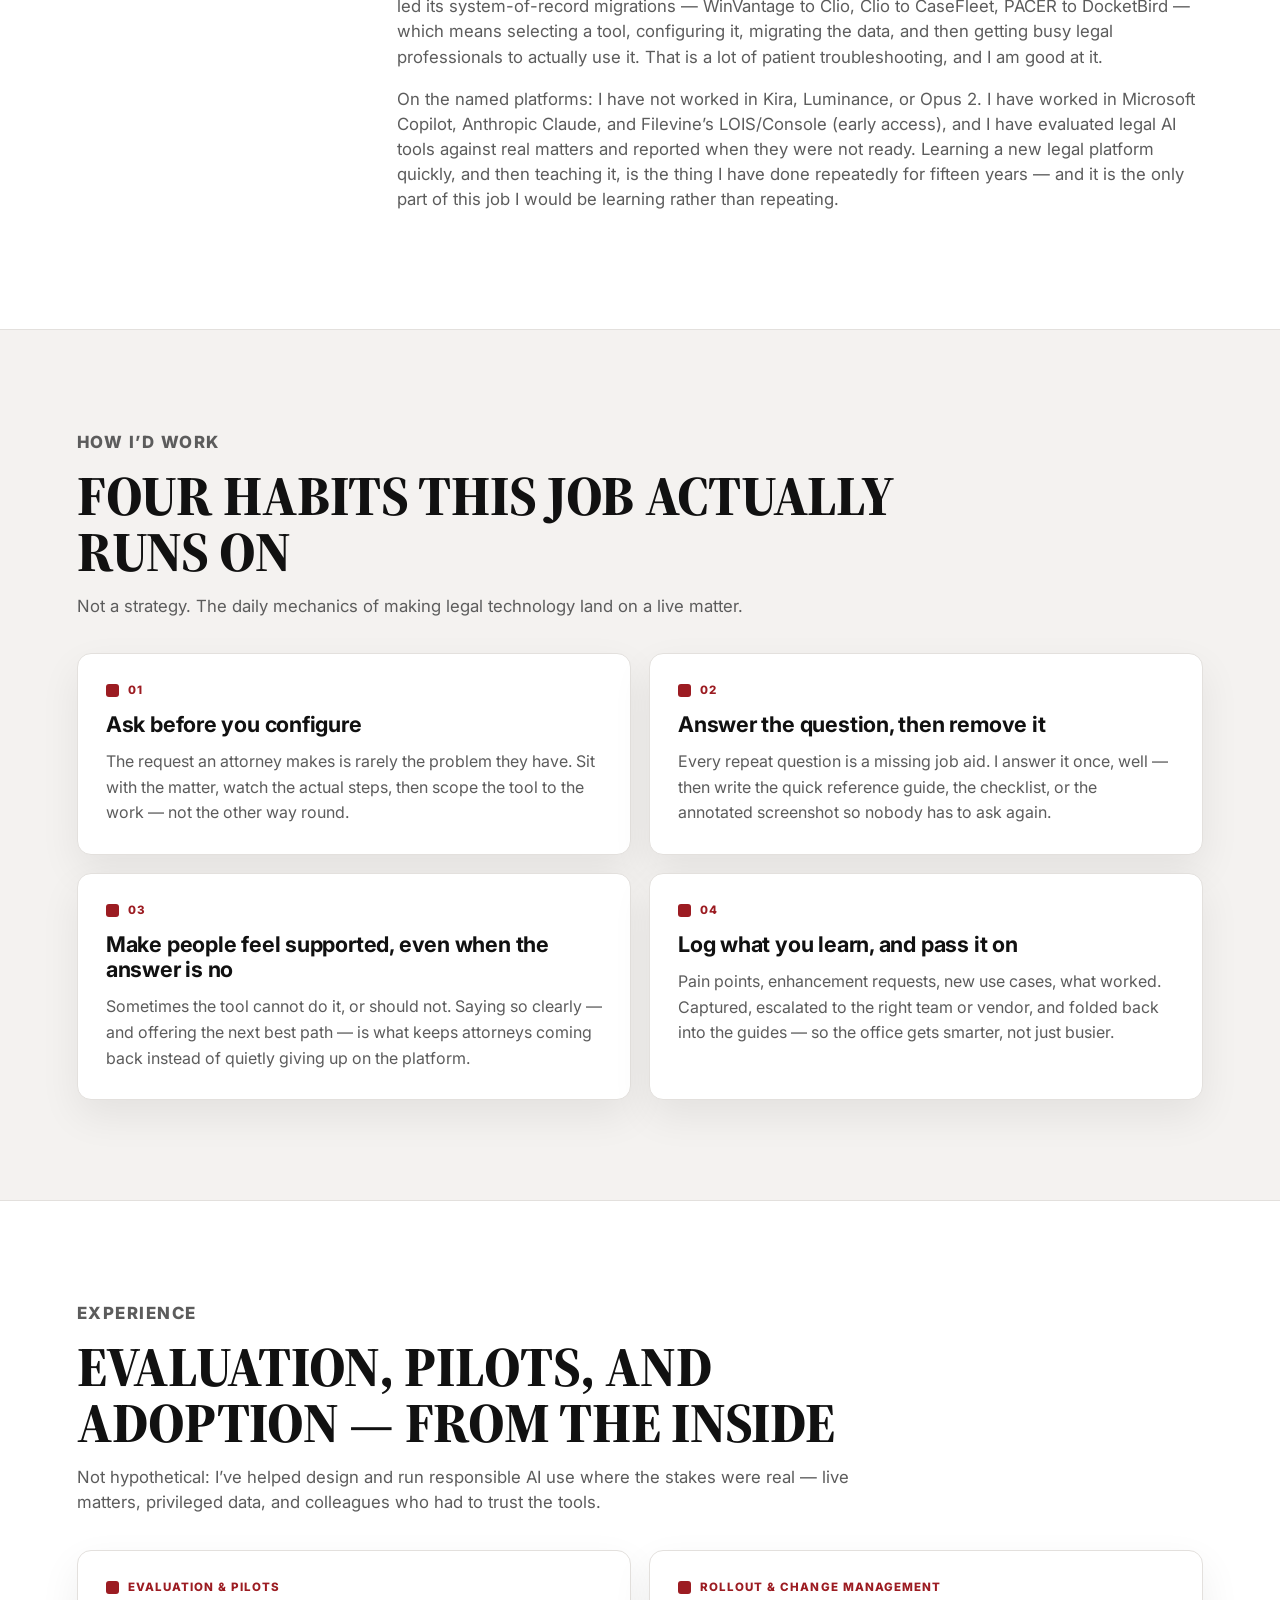
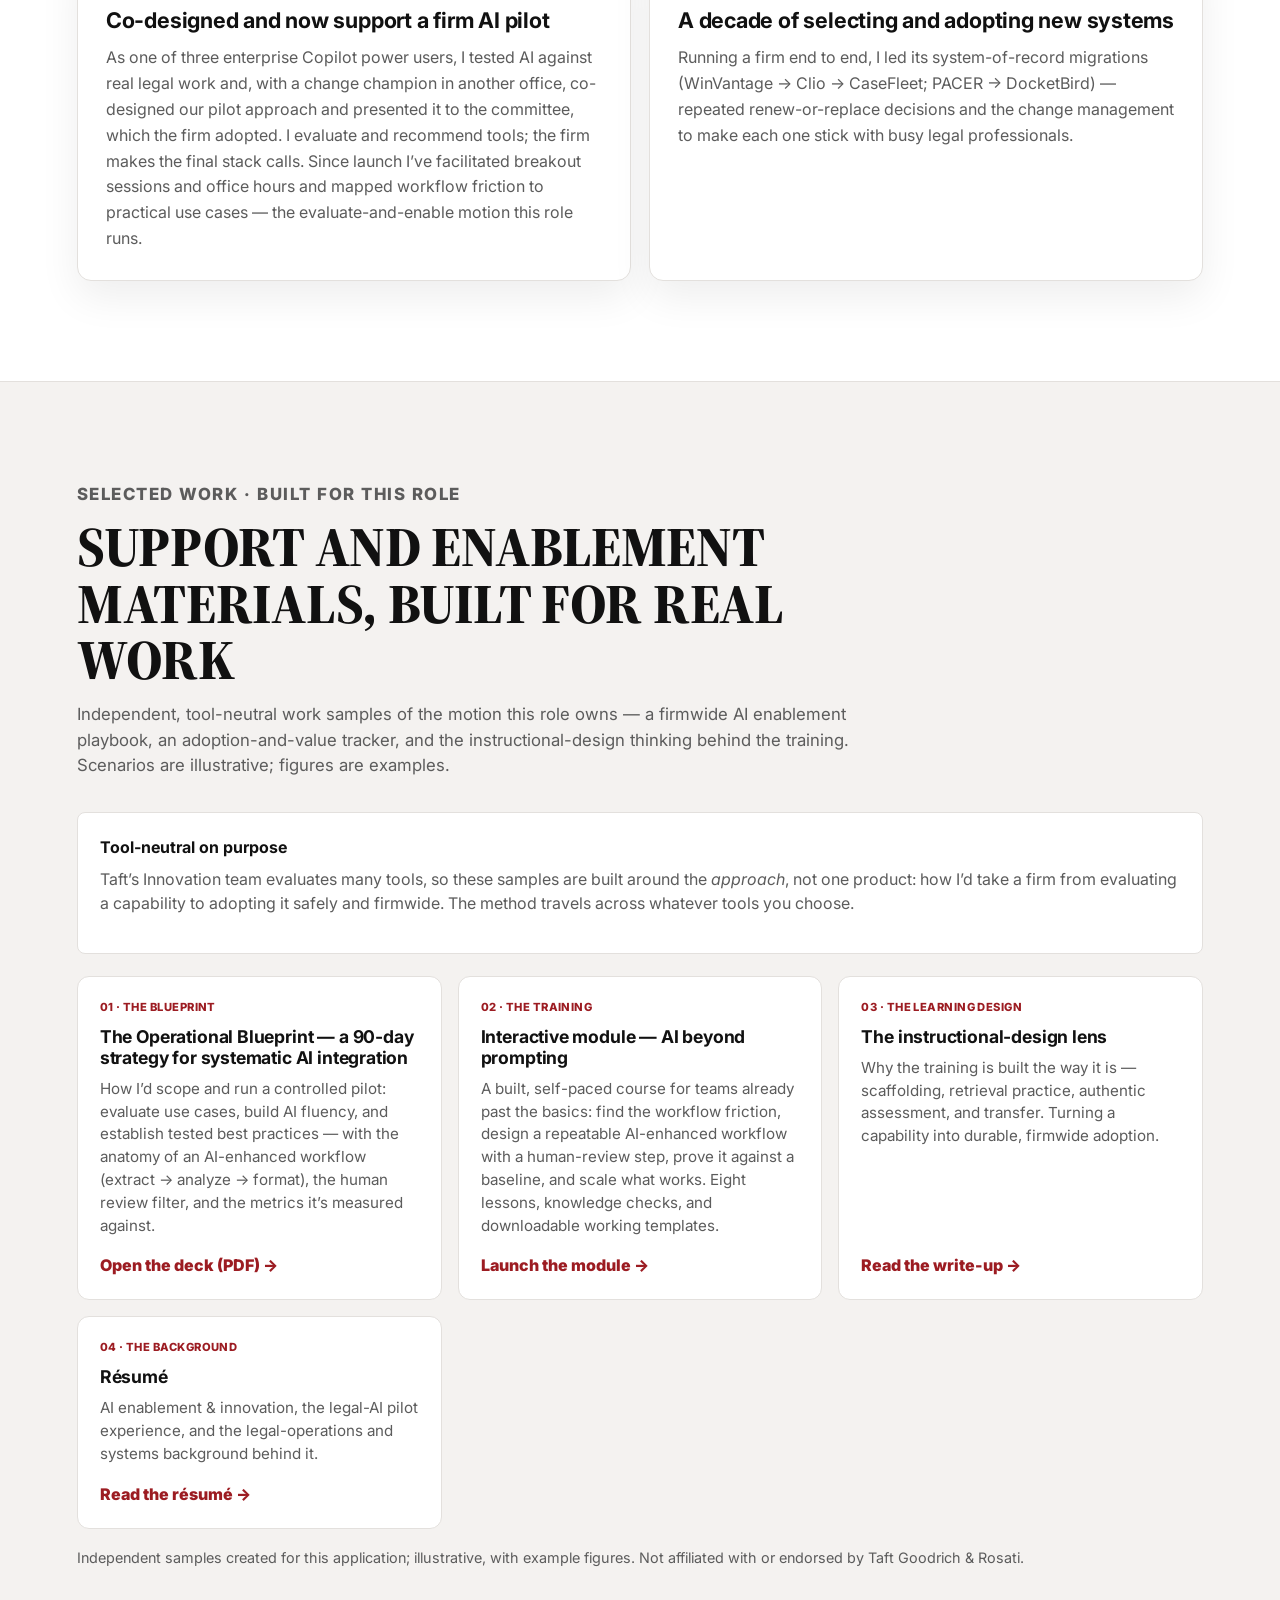
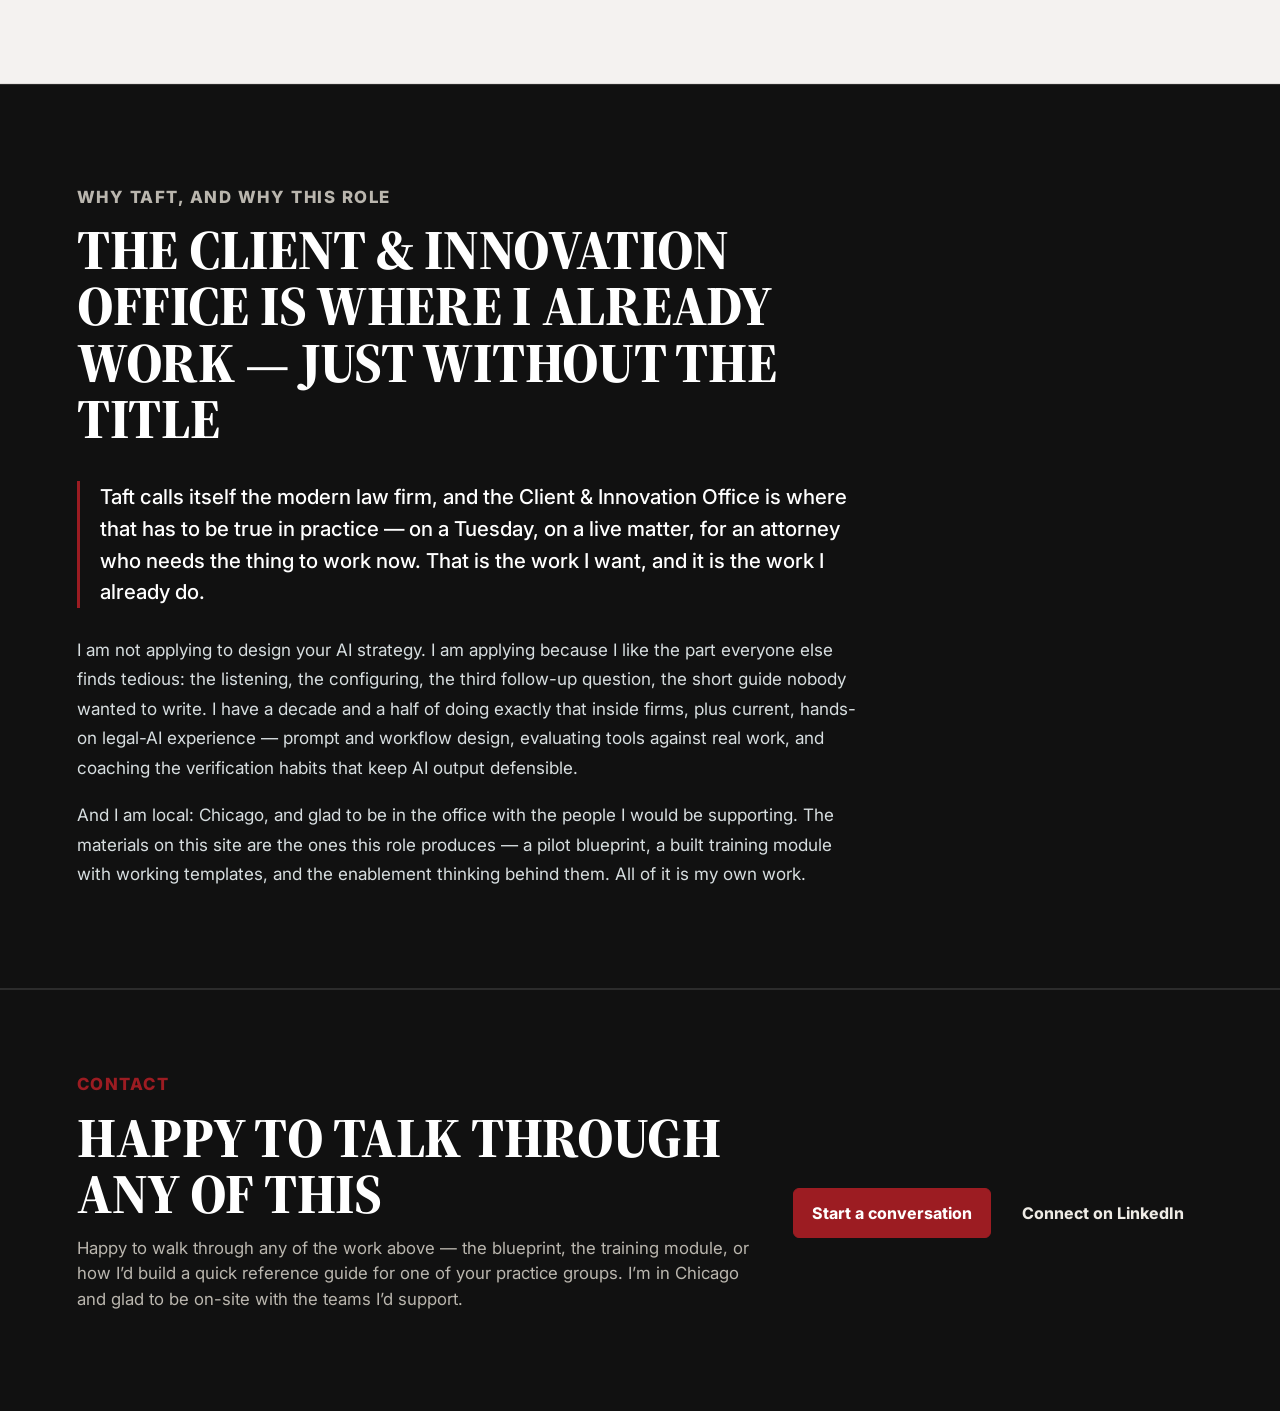
==== commit a585b5b4: "Fix unreadable Why Taft section: light-on-light contrast; restore dark treatment" ====
--- a/index.html
+++ b/index.html
@@ -265,7 +265,7 @@
         </div>
       </section>
 
-      <section id="why" class="section muted why">
+      <section id="why" class="section why dark">
         <div class="section-heading">
           <p class="eyebrow">Why Taft, and why this role</p>
           <h2>The Client &amp; Innovation Office is where I already work &mdash; just without the title</h2>
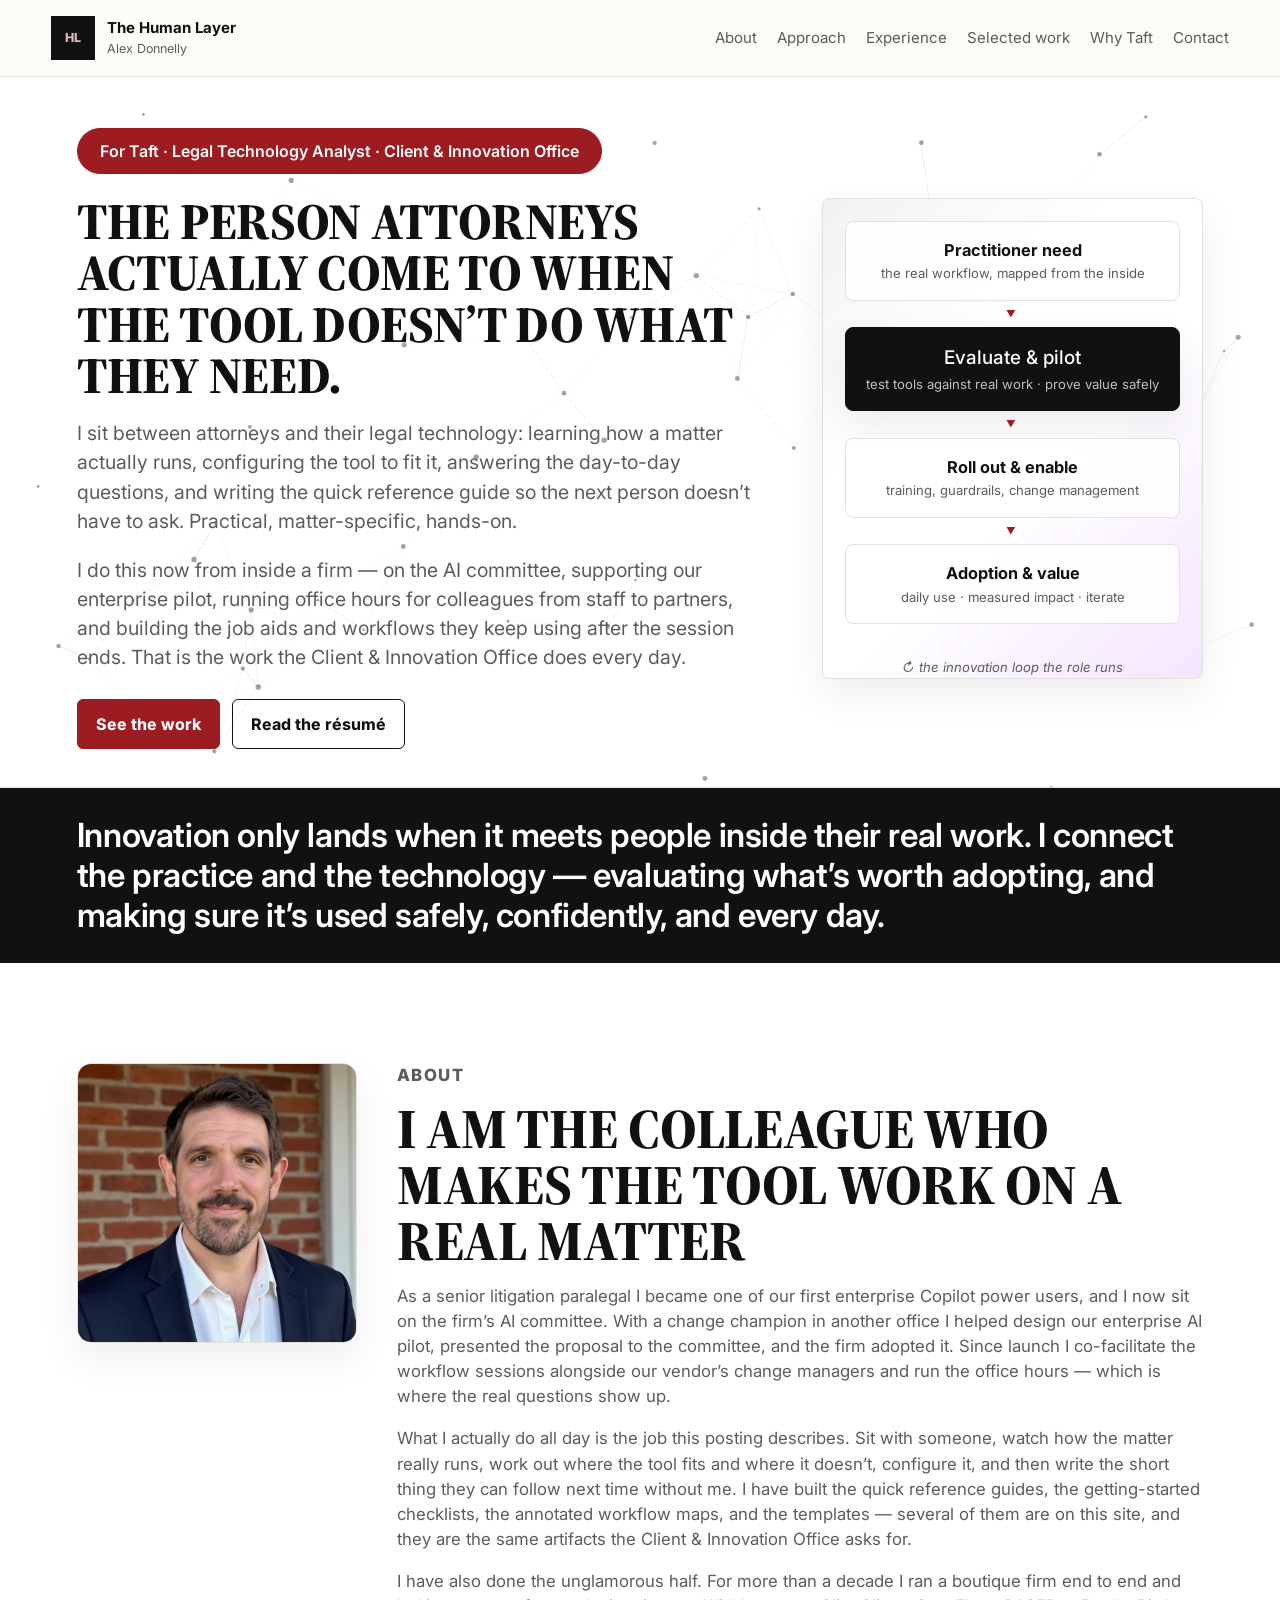
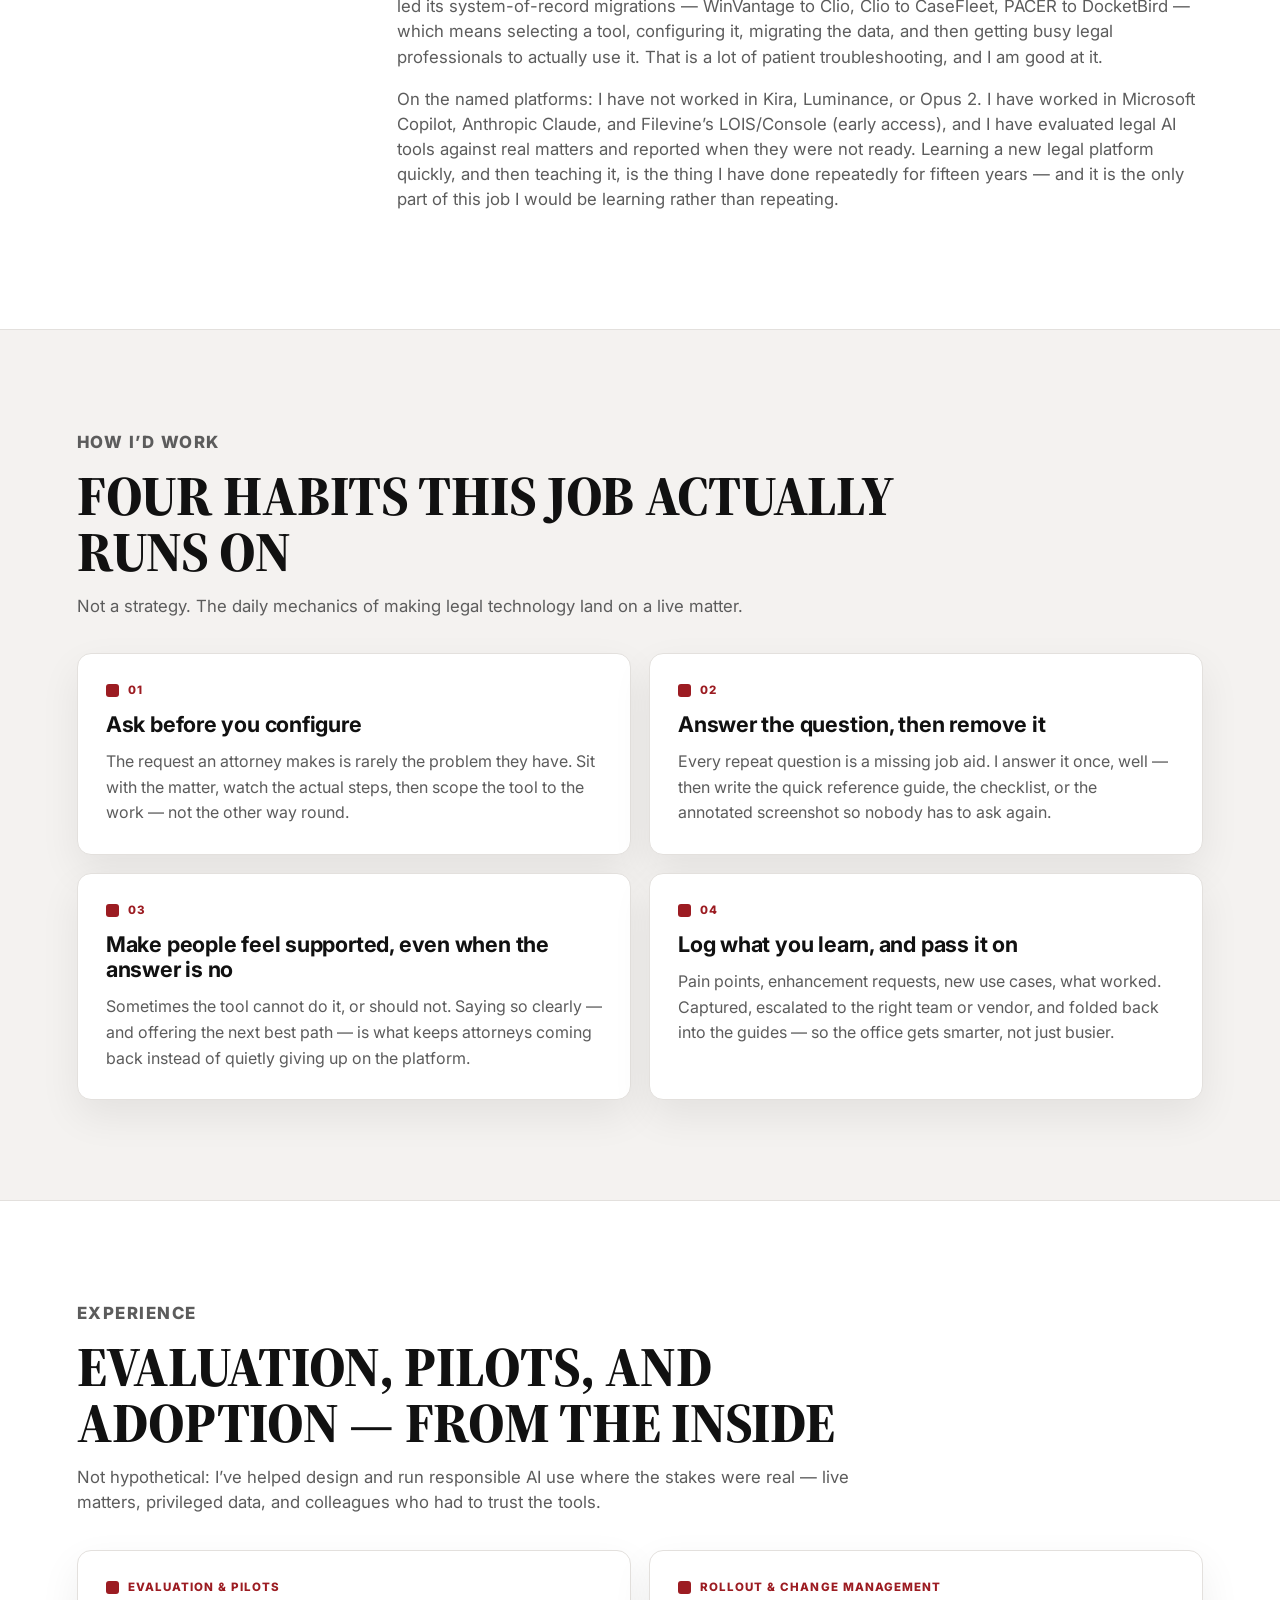
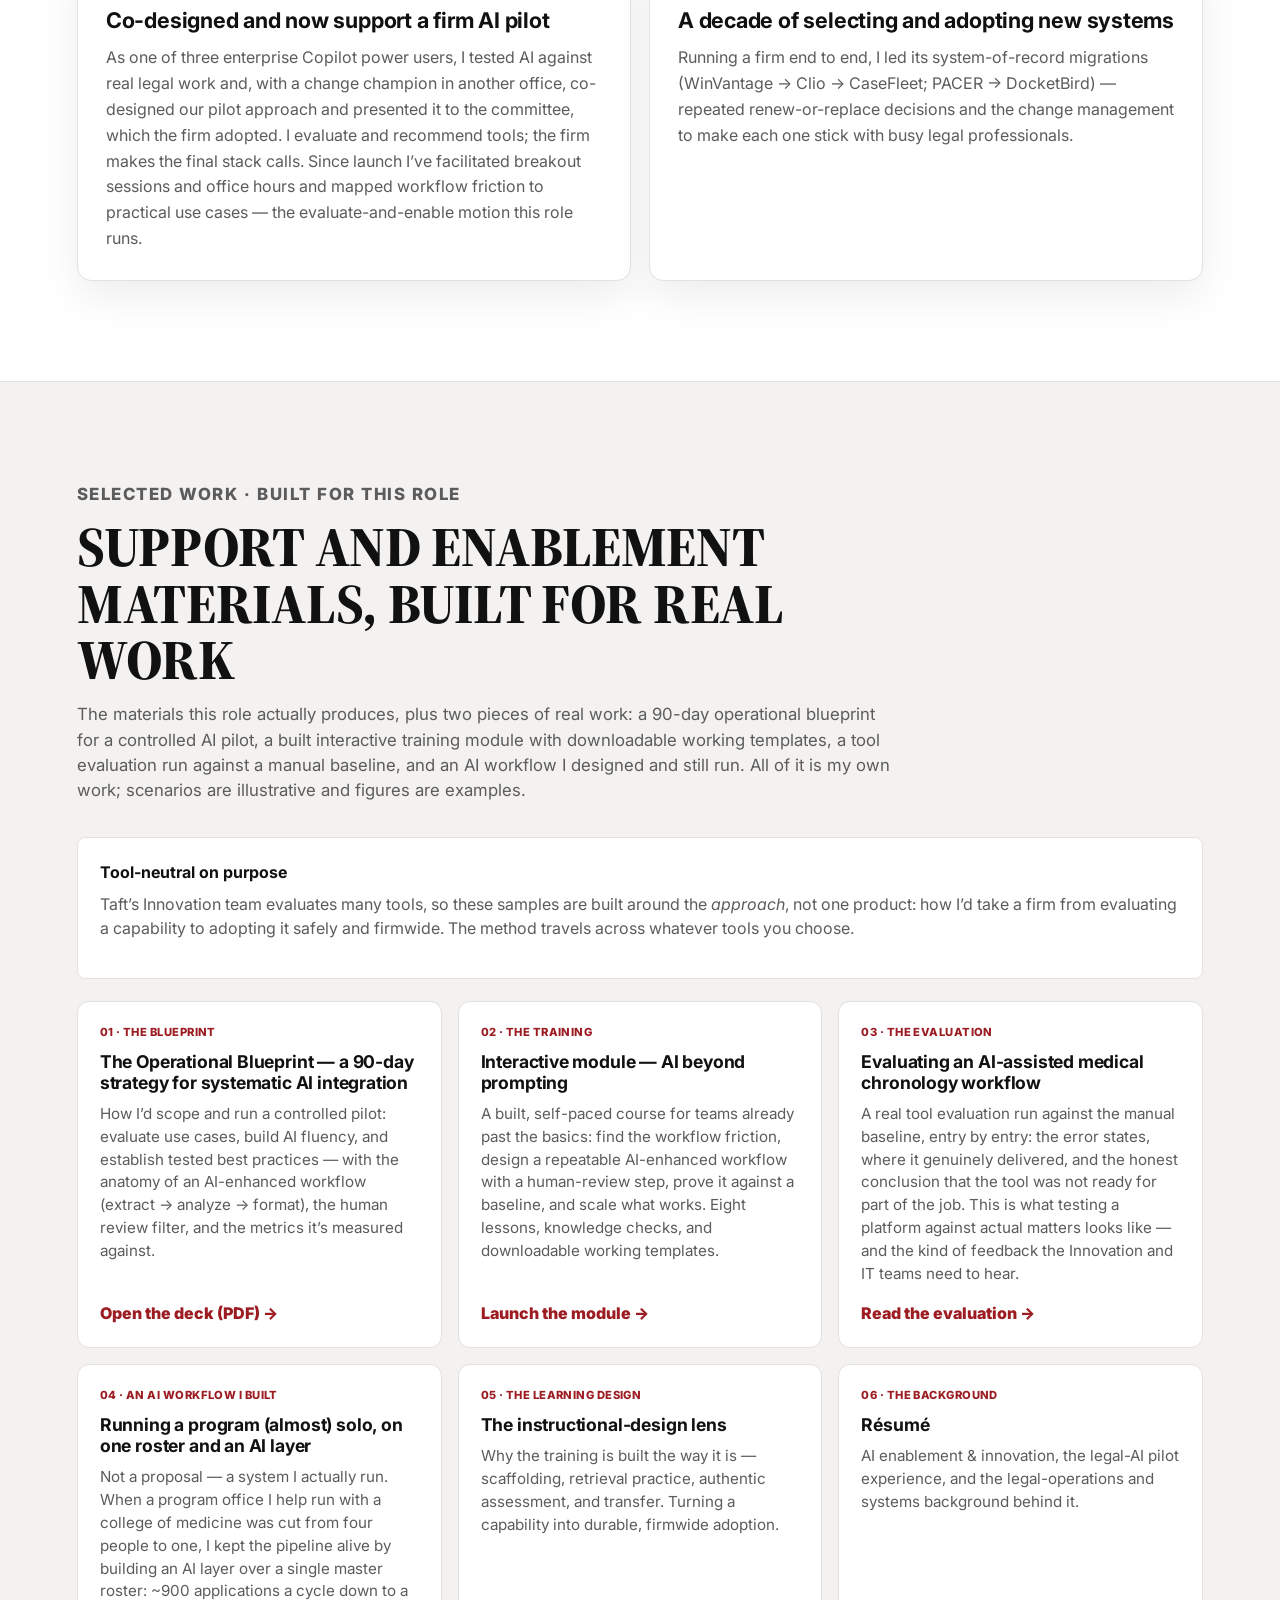
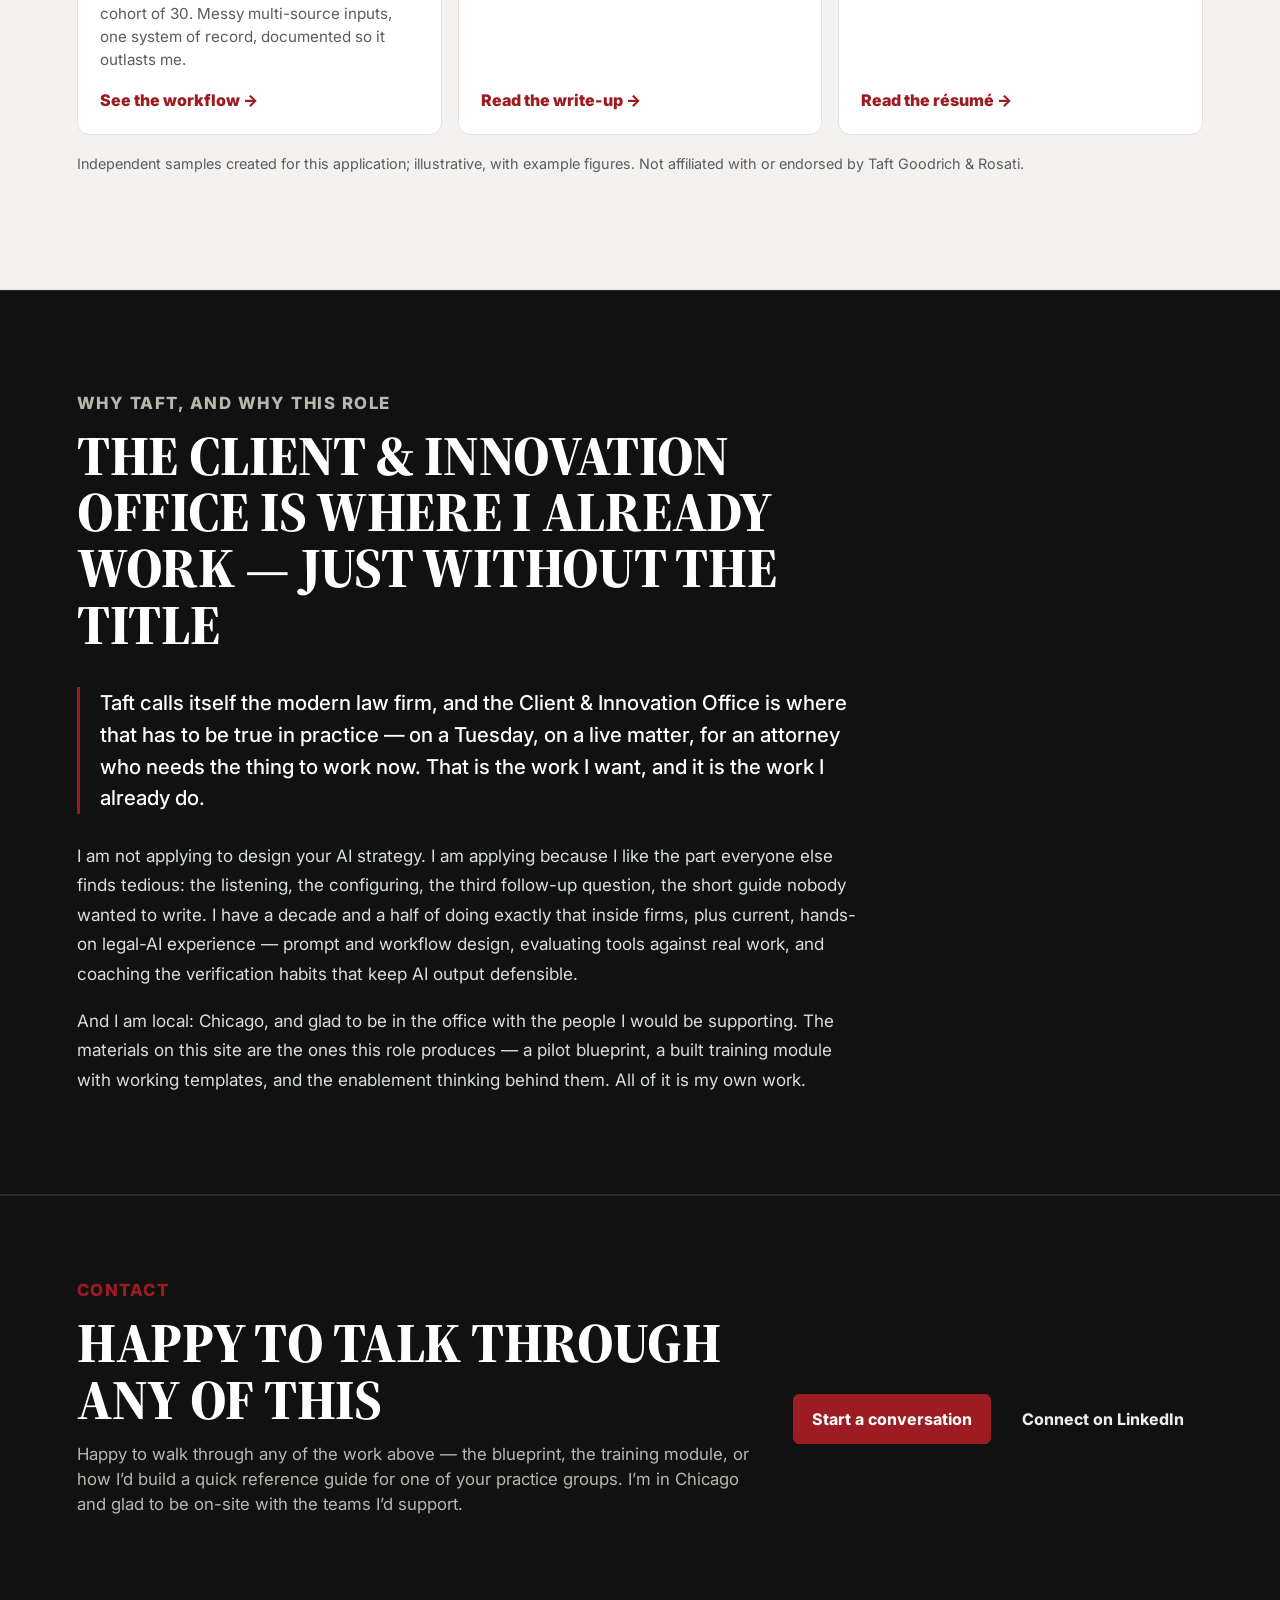
==== commit a52122bf: "Add the chronology evaluation and the college-of-medicine AI workflow to the Taft showcase" ====
--- a/index.html
+++ b/index.html
@@ -212,9 +212,10 @@
           <p class="eyebrow">Selected work &middot; built for this role</p>
           <h2>Support and enablement materials, built for real work</h2>
           <p>
-            Independent, tool-neutral work samples of the motion this role owns &mdash; a firmwide AI enablement
-            playbook, an adoption-and-value tracker, and the instructional-design thinking behind the training.
-            Scenarios are illustrative; figures are examples.
+            The materials this role actually produces, plus two pieces of real work: a 90-day operational blueprint
+            for a controlled AI pilot, a built interactive training module with downloadable working templates, a
+            tool evaluation run against a manual baseline, and an AI workflow I designed and still run. All of it is
+            my own work; scenarios are illustrative and figures are examples.
           </p>
         </div>
         <div class="project-preview" role="note">
@@ -243,15 +244,33 @@
               works. Eight lessons, knowledge checks, and downloadable working templates.</p>
               <span class="suite-action">Launch the module <span aria-hidden="true">&rarr;</span></span>
             </a>
+            <a class="suite-tile" href="chronology-analysis.html">
+              <span class="suite-tag">03 &middot; The evaluation</span>
+              <h4>Evaluating an AI-assisted medical chronology workflow</h4>
+              <p>A real tool evaluation run against the manual baseline, entry by entry: the error states, where it
+              genuinely delivered, and the honest conclusion that the tool was not ready for part of the job. This is
+              what testing a platform against actual matters looks like &mdash; and the kind of feedback the
+              Innovation and IT teams need to hear.</p>
+              <span class="suite-action">Read the evaluation <span aria-hidden="true">&rarr;</span></span>
+            </a>
+            <a class="suite-tile" href="ai-workflow.html">
+              <span class="suite-tag">04 &middot; An AI workflow I built</span>
+              <h4>Running a program (almost) solo, on one roster and an AI layer</h4>
+              <p>Not a proposal &mdash; a system I actually run. When a program office I help run with a college of
+              medicine was cut from four people to one, I kept the pipeline alive by building an AI layer over a
+              single master roster: ~900 applications a cycle down to a cohort of 30. Messy multi-source inputs, one
+              system of record, documented so it outlasts me.</p>
+              <span class="suite-action">See the workflow <span aria-hidden="true">&rarr;</span></span>
+            </a>
             <a class="suite-tile" href="learning-design.html">
-              <span class="suite-tag">03 &middot; The learning design</span>
+              <span class="suite-tag">05 &middot; The learning design</span>
               <h4>The instructional-design lens</h4>
               <p>Why the training is built the way it is &mdash; scaffolding, retrieval practice, authentic
               assessment, and transfer. Turning a capability into durable, firmwide adoption.</p>
               <span class="suite-action">Read the write-up <span aria-hidden="true">&rarr;</span></span>
             </a>
             <a class="suite-tile" href="resume.html">
-              <span class="suite-tag">04 &middot; The background</span>
+              <span class="suite-tag">06 &middot; The background</span>
               <h4>R&eacute;sum&eacute;</h4>
               <p>AI enablement &amp; innovation, the legal-AI pilot experience, and the legal-operations and
               systems background behind it.</p>
